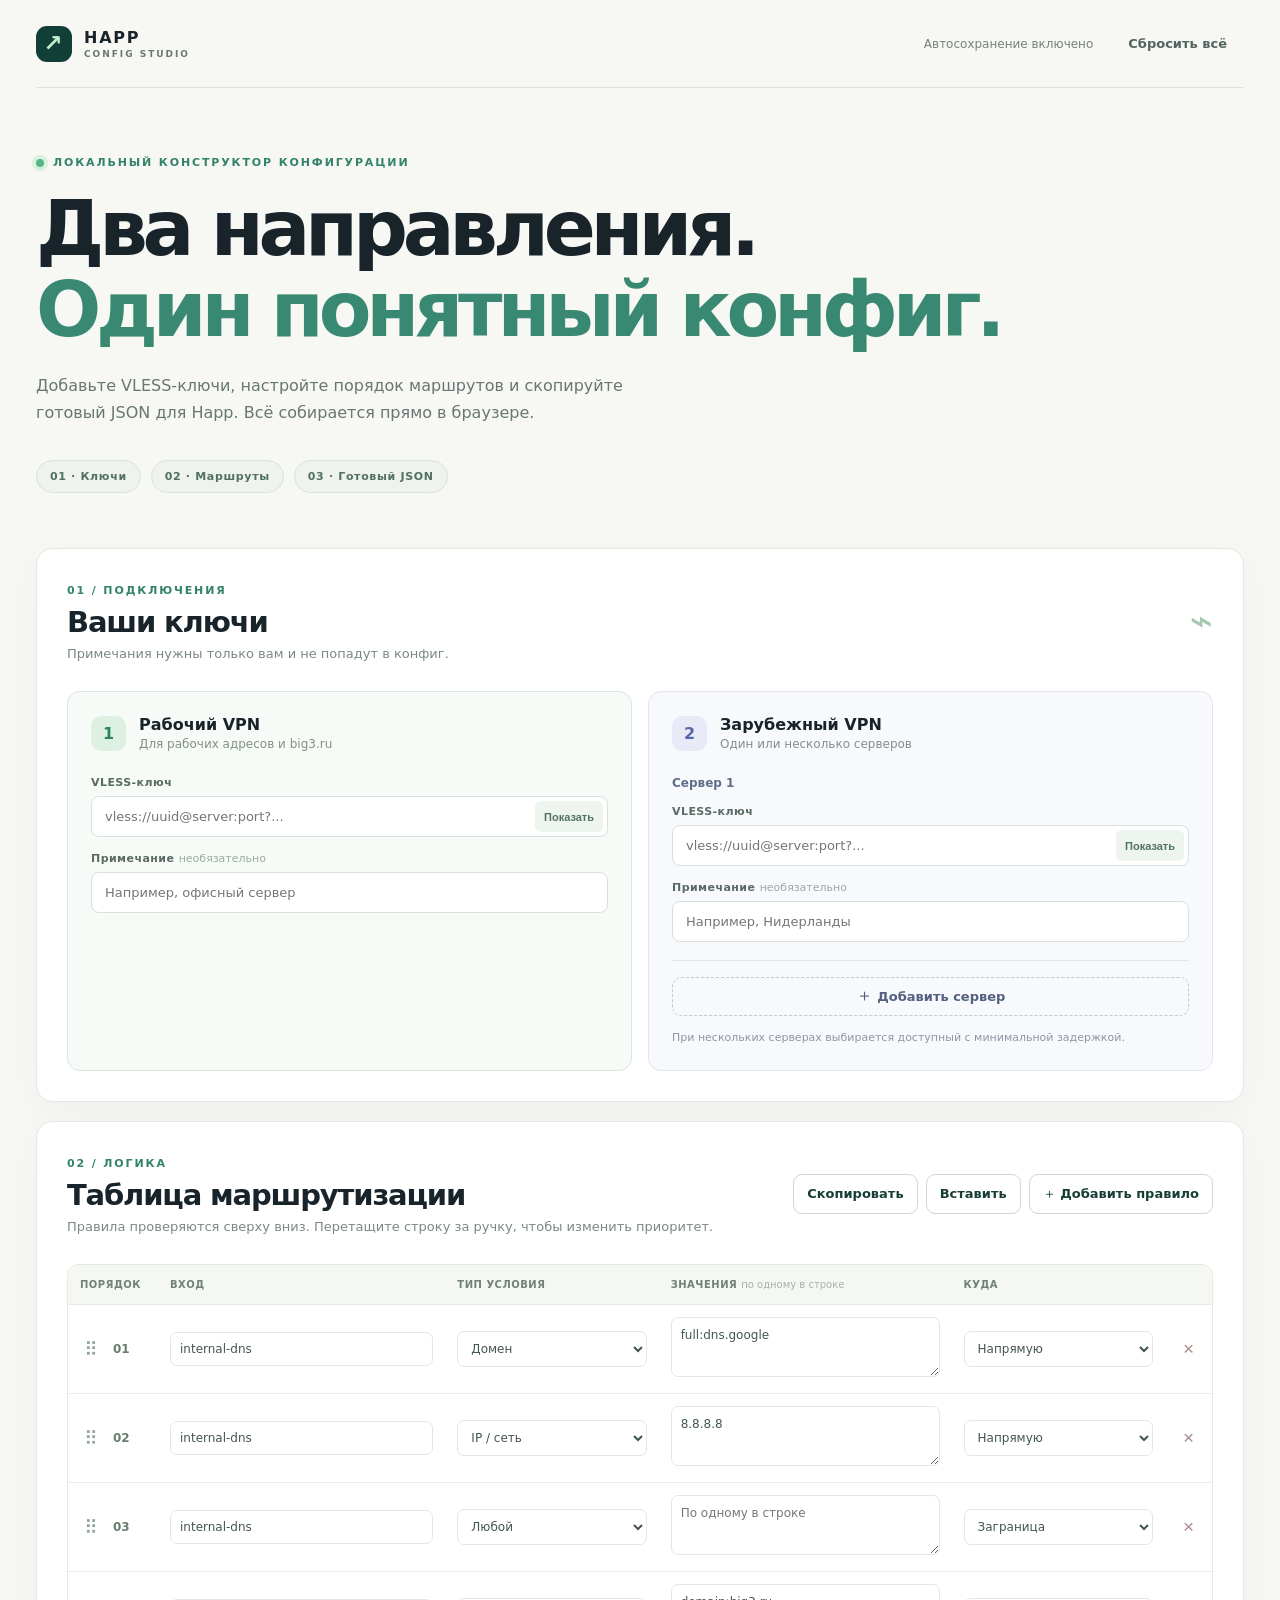
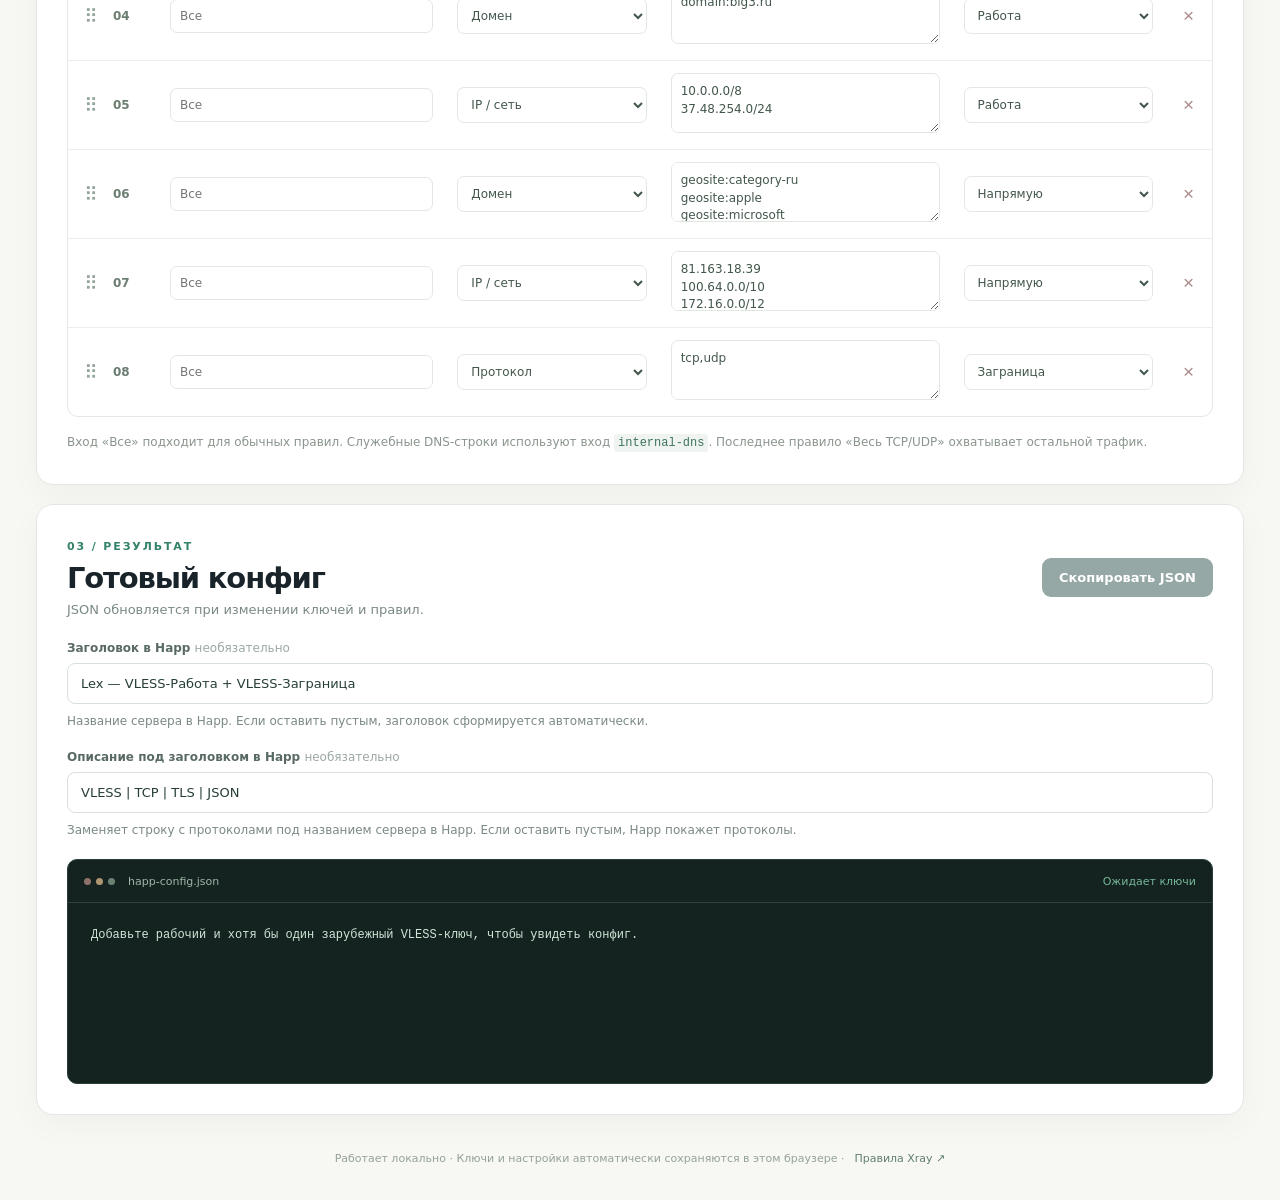
==== web/index.html @ dd3b4606 "Fix double-encoded XHTTP extra and refresh web script cache" ====
<!doctype html>
<html lang="ru">
<head>
  <meta charset="utf-8">
  <meta name="viewport" content="width=device-width, initial-scale=1">
  <title>Конфиг Happ · Рабочий и зарубежный VPN</title>
  <link rel="stylesheet" href="style.css?v=20261001-1">
  <script src="app.js?v=20261002-1" defer></script>
</head>
<body>
  <main class="shell">
    <header class="masthead">
      <div class="brand"><span class="brand-icon">↗</span><span>HAPP <small>CONFIG STUDIO</small></span></div>
      <div class="header-actions"><span id="save-status" role="status">Автосохранение включено</span><button type="button" class="button quiet" id="reset">Сбросить всё</button></div>
    </header>

    <section class="intro">
      <div class="eyebrow"><span class="live-dot"></span> Локальный конструктор конфигурации</div>
      <h1>Два направления.<br><em>Один понятный конфиг.</em></h1>
      <p>Добавьте VLESS-ключи, настройте порядок маршрутов и скопируйте готовый JSON для Happ. Всё собирается прямо в браузере.</p>
      <div class="intro-tags"><span>01 · Ключи</span><span>02 · Маршруты</span><span>03 · Готовый JSON</span></div>
    </section>

    <section class="panel" aria-labelledby="keys-title">
      <div class="section-head"><div><span class="section-number">01 / ПОДКЛЮЧЕНИЯ</span><h2 id="keys-title">Ваши ключи</h2><p>Примечания нужны только вам и не попадут в конфиг.</p></div><div class="head-symbol">⌁</div></div>
      <div class="key-grid">
        <div class="key-card work-card"><div class="card-title"><span class="number-badge">1</span><div><h3>Рабочий VPN</h3><p>Для рабочих адресов и big3.ru</p></div></div><label for="work-key">VLESS-ключ</label><div class="input-wrap"><input id="work-key" type="password" spellcheck="false" autocomplete="off" placeholder="vless://uuid@server:port?..."><button type="button" class="reveal" data-reveal="work-key" aria-label="Показать ключ">Показать</button></div><label for="work-note">Примечание <span class="optional">необязательно</span></label><input id="work-note" type="text" autocomplete="off" placeholder="Например, офисный сервер"></div>
        <div class="key-card foreign-card"><div class="card-title"><span class="number-badge foreign">2</span><div><h3>Зарубежный VPN</h3><p>Один или несколько серверов</p></div></div><div id="foreign-list"></div><button type="button" class="button add-key" id="add-foreign"><span>＋</span> Добавить сервер</button><p class="small-hint">При нескольких серверах выбирается доступный с минимальной задержкой.</p></div>
      </div>
    </section>

    <section class="panel" aria-labelledby="routes-title">
      <div class="section-head"><div><span class="section-number">02 / ЛОГИКА</span><h2 id="routes-title">Таблица маршрутизации</h2><p>Правила проверяются сверху вниз. Перетащите строку за ручку, чтобы изменить приоритет.</p></div><div class="route-actions"><button type="button" class="button outline" id="copy-routes">Скопировать</button><button type="button" class="button outline" id="paste-routes">Вставить</button><button type="button" class="button outline" id="add-route">＋ Добавить правило</button></div></div>
      <div id="routes-import" class="import-panel" hidden><label for="routes-json">JSON правил маршрутизации</label><p>Вставьте массив правил Xray или полный конфиг с <code>routing.rules</code>. Импорт заменит текущую таблицу.</p><textarea id="routes-json" spellcheck="false" placeholder='[{"type":"field","domain":["domain:example.org"],"outboundTag":"direct"}]'></textarea><div id="routes-import-error" class="error" role="alert" hidden></div><div class="import-actions"><button type="button" class="button dark" id="apply-routes">Применить</button><button type="button" class="button quiet" id="cancel-routes">Отмена</button></div></div>
      <p id="routes-feedback" class="routes-feedback" role="status" hidden></p>
      <div class="table-scroll"><table><thead><tr><th class="order-col">Порядок</th><th>Вход</th><th>Тип условия</th><th>Значения <span class="th-sub">по одному в строке</span></th><th>Куда</th><th class="delete-col"></th></tr></thead><tbody id="routes"></tbody></table></div>
      <p class="table-foot">Вход «Все» подходит для обычных правил. Служебные DNS-строки используют вход <code>internal-dns</code>. Последнее правило «Весь TCP/UDP» охватывает остальной трафик.</p>
    </section>

    <section class="panel output-panel" aria-labelledby="output-title">
      <div class="section-head"><div><span class="section-number">03 / РЕЗУЛЬТАТ</span><h2 id="output-title">Готовый конфиг</h2><p>JSON обновляется при изменении ключей и правил.</p></div><button type="button" class="button dark" id="copy" disabled>Скопировать JSON</button></div>
      <div id="error" class="error" role="alert" hidden></div>
      <div class="config-description"><label for="config-title">Заголовок в Happ <span class="optional">необязательно</span></label><input id="config-title" type="text" autocomplete="off" placeholder="Например, Рабочий и личный VPN" aria-describedby="title-hint"><p id="title-hint">Название сервера в Happ. Если оставить пустым, заголовок сформируется автоматически.</p></div>
      <div class="config-description"><label for="config-description">Описание под заголовком в Happ <span class="optional">необязательно</span></label><input id="config-description" type="text" autocomplete="off" placeholder="Например, Рабочие сети через офис, остальные — через зарубежный VPN" aria-describedby="description-hint"><p id="description-hint">Заменяет строку с протоколами под названием сервера в Happ. Если оставить пустым, Happ покажет протоколы.</p></div>
      <div class="code-window"><div class="code-bar"><span class="code-dots"><i></i><i></i><i></i></span><span>happ-config.json</span><span id="config-state">Ожидает ключи</span></div><pre id="output">Добавьте рабочий и хотя бы один зарубежный VLESS-ключ, чтобы увидеть конфиг.</pre></div>
    </section>
    <footer>Работает локально · Ключи и настройки автоматически сохраняются в этом браузере · <a href="https://xtls.github.io/en/config/routing.html" target="_blank" rel="noopener noreferrer">Правила Xray ↗</a></footer>
  </main>
</body>
</html>
---- web/style.css ----
:root{font-family:Inter,ui-sans-serif,system-ui,-apple-system,BlinkMacSystemFont,"Segoe UI",sans-serif;color:#18232a;background:#f7f7f3;font-synthesis:none}*{box-sizing:border-box}body{margin:0}.shell{max-width:1280px;margin:auto;padding:0 36px}.masthead{min-height:88px;border-bottom:1px solid #dce2dc;display:flex;align-items:center;justify-content:space-between;gap:24px}.brand{display:flex;align-items:center;gap:12px;font-weight:800;letter-spacing:.11em;font-size:16px}.brand small{display:block;letter-spacing:.22em;font-size:9px;color:#6b7775;font-weight:700;margin-top:2px}.brand-icon{height:36px;width:36px;border-radius:11px;background:#123e38;color:#c3efcf;display:grid;place-items:center;font-size:23px;line-height:1}.header-actions{display:flex;align-items:center;gap:10px}.header-actions span{color:#77817d;font-size:12px;margin-right:8px}.button{font:inherit;font-size:13px;font-weight:700;cursor:pointer;border-radius:9px;padding:11px 16px;border:1px solid transparent;white-space:nowrap;transition:transform .15s,background .15s,border-color .15s}.button:hover:not(:disabled){transform:translateY(-1px)}.button:disabled{opacity:.45;cursor:not-allowed}.button.dark{background:#163f39;color:#fff}.button.dark:hover{background:#20594d}.button.quiet{background:transparent;color:#536460}.button.quiet:hover{background:#e7ece6}.button.outline{background:#fff;border-color:#cbd8d0;color:#173e35}.intro{padding:68px 0 55px;position:relative}.eyebrow,.section-number{color:#33826b;font-size:11px;font-weight:800;letter-spacing:.17em}.eyebrow{display:flex;align-items:center;gap:9px;text-transform:uppercase}.live-dot{width:8px;height:8px;border-radius:50%;background:#56b688;box-shadow:0 0 0 4px #d9f1e1}h1{font-size:clamp(44px,6vw,78px);line-height:1.05;letter-spacing:-.068em;margin:20px 0 22px;font-weight:750}h1 em{font-style:normal;color:#398972}.intro>p{font-size:16px;line-height:1.7;color:#687773;max-width:610px;margin:0}.intro-tags{display:flex;gap:10px;flex-wrap:wrap;margin-top:33px}.intro-tags span{border:1px solid #d9e3d9;background:#eef3ed;color:#527064;padding:9px 13px;border-radius:99px;font-size:11px;font-weight:700;letter-spacing:.06em}.panel{background:#fff;border:1px solid #e3e8e2;border-radius:17px;box-shadow:0 10px 35px rgba(21,45,34,.035);padding:30px;margin-bottom:19px}.section-head{display:flex;align-items:center;justify-content:space-between;gap:20px;margin-bottom:28px}.section-head h2{font-size:29px;letter-spacing:-.04em;margin:7px 0 5px}.section-head p{font-size:13px;color:#7b8983;line-height:1.5;margin:0}.head-symbol{font-size:39px;color:#a6c8b1}.key-grid{display:grid;grid-template-columns:1fr 1fr;gap:16px}.key-card{border:1px solid #dae7dc;border-radius:13px;background:#f7fbf7;padding:23px}.foreign-card{background:#f8f9fc;border-color:#e3e5ef}.card-title{display:flex;align-items:center;gap:13px;margin-bottom:25px}.number-badge{width:35px;height:35px;display:grid;place-items:center;background:#ddf0e2;color:#2b845a;border-radius:10px;font-weight:800}.number-badge.foreign{background:#e8eaf8;color:#5a66aa}.card-title h3{font-size:16px;margin:0 0 3px}.card-title p{font-size:12px;color:#829087;margin:0}.key-card label{display:block;font-size:11px;font-weight:800;color:#596a63;letter-spacing:.04em;margin:15px 0 7px}.optional{color:#9ba9a1;font-weight:500;letter-spacing:0}.input-wrap{display:flex;position:relative}.key-card input{width:100%;border:1px solid #d8e2da;background:#fff;border-radius:8px;padding:12px 13px;color:#263e35;outline:none;font:inherit;font-size:13px}.key-card input:focus,td input:focus,td textarea:focus,td select:focus{border-color:#438e74;box-shadow:0 0 0 3px #dcefe3}.input-wrap input{padding-right:89px}.reveal{position:absolute;right:5px;top:5px;bottom:5px;border:0;background:#eef4ee;color:#507362;border-radius:6px;padding:0 9px;cursor:pointer;font-size:11px;font-weight:700}.foreign-entry{border-bottom:1px solid #e2e6eb;padding-bottom:18px;margin-bottom:18px}.foreign-entry:last-child{margin-bottom:0}.foreign-entry-head{display:flex;align-items:center;justify-content:space-between;gap:12px;font-size:12px;font-weight:800;color:#606d89}.text-action{background:transparent;border:0;color:#9b6969;cursor:pointer;font:inherit;font-size:11px;font-weight:700}.add-key{width:100%;border:1px dashed #bdc9da;color:#536080;background:transparent;margin-top:16px}.add-key span{font-size:17px;line-height:0}.small-hint{font-size:11px;line-height:1.5;color:#8a96a2;margin:14px 0 0}.table-scroll{overflow-x:auto;border:1px solid #e4e9e3;border-radius:11px}table{border-collapse:collapse;width:100%;min-width:900px}th{text-align:left;background:#f5f7f3;padding:14px 12px;color:#728178;letter-spacing:.05em;text-transform:uppercase;font-size:10px;border-bottom:1px solid #e5eae4}.th-sub{text-transform:none;letter-spacing:0;color:#a7b1a9;font-weight:500}td{border-bottom:1px solid #ebefeb;padding:12px;vertical-align:middle}tr:last-child td{border-bottom:0}tr.dragging{opacity:.4}tr.drag-over td{border-top:2px solid #4e9f78}.order-col{width:90px}.delete-col{width:45px}.order{display:flex;align-items:center;gap:11px;color:#b1bdb5;font-size:13px}.handle{cursor:grab;border:0;background:none;color:#93a59a;font-size:19px;padding:4px;touch-action:none}.order strong{color:#6b7d71;font-size:12px}td input,td textarea,td select{font:inherit;font-size:12px;border:1px solid #e1e8e1;background:#fff;color:#43574b;border-radius:7px;outline:none;padding:9px;width:100%}td textarea{min-height:60px;resize:vertical;line-height:1.45}td select{min-width:120px}.remove-route{border:0;background:transparent;color:#ab8989;cursor:pointer;font-size:19px}.table-foot{font-size:12px;line-height:1.65;color:#89958d;margin:16px 0 0}.table-foot code{background:#f0f4f0;padding:2px 4px;border-radius:3px;color:#3d7361}.output-panel .section-head{margin-bottom:22px}.code-window{border:1px solid #273e39;border-radius:10px;overflow:hidden;background:#14231f}.code-bar{height:43px;display:flex;align-items:center;gap:13px;border-bottom:1px solid #2e413a;padding:0 16px;color:#9fb6a9;font-size:11px}.code-bar>span:last-child{margin-left:auto;color:#76b79b}.code-dots{display:flex;gap:5px}.code-dots i{height:7px;width:7px;background:#6b8174;border-radius:50%}.code-dots i:first-child{background:#8e716b}.code-dots i:nth-child(2){background:#ad9671}pre{margin:0;color:#d0e6d9;padding:23px;font:12px/1.6 ui-monospace,SFMono-Regular,Menlo,Monaco,Consolas,monospace;min-height:180px;max-height:500px;overflow:auto;white-space:pre}.error{border:1px solid #e9c2ba;background:#fff4f1;color:#9e4d3e;border-radius:8px;padding:12px 15px;margin-bottom:15px;font-size:13px}footer{display:flex;gap:10px;justify-content:center;flex-wrap:wrap;color:#95a29a;font-size:11px;padding:18px 0 36px}footer a{color:#607f70;text-decoration:none}@media(max-width:780px){.shell{padding:0 16px}.masthead{align-items:flex-start;padding:17px 0;flex-direction:column}.header-actions{width:100%;flex-wrap:wrap}.header-actions span{width:100%}.intro{padding:43px 0}.panel{padding:20px}.key-grid{grid-template-columns:1fr}.section-head{align-items:flex-start}.head-symbol{display:none}}@media(max-width:500px){.section-head{flex-direction:column}.section-head .button{width:100%}.header-actions .button{flex:1}.intro-tags{gap:6px}h1{font-size:43px}}
.route-actions,.import-actions{display:flex;gap:8px;flex-wrap:wrap}.route-actions .button{padding:10px 13px}.import-panel{border:1px solid #d8e5db;background:#f8fbf8;border-radius:11px;padding:17px;margin:-5px 0 19px}.import-panel label{display:block;font-size:13px;font-weight:800;color:#314d3e}.import-panel p{font-size:12px;color:#7b8983;margin:7px 0 13px}.import-panel textarea{display:block;width:100%;min-height:175px;resize:vertical;border:1px solid #d8e2da;border-radius:8px;padding:13px;background:#fff;color:#263e35;font:12px/1.55 ui-monospace,SFMono-Regular,Menlo,Monaco,Consolas,monospace;outline:none}.import-panel textarea:focus{border-color:#438e74;box-shadow:0 0 0 3px #dcefe3}.import-actions{margin-top:12px}.import-panel .error{margin:12px 0 0}.routes-feedback{font-size:12px;color:#37785c;margin:-12px 0 16px}[hidden]{display:none!important}@media(max-width:500px){.route-actions{width:100%}.route-actions .button{flex:1}}
.config-description{margin-bottom:20px}.config-description label{display:block;font-size:12px;font-weight:800;color:#596a63;margin-bottom:8px}.config-description input{width:100%;border:1px solid #d8e2da;border-radius:8px;padding:12px 13px;color:#263e35;outline:none;font:inherit;font-size:13px}.config-description input:focus{border-color:#438e74;box-shadow:0 0 0 3px #dcefe3}.config-description p{font-size:12px;line-height:1.5;color:#7b8983;margin:8px 0 0}
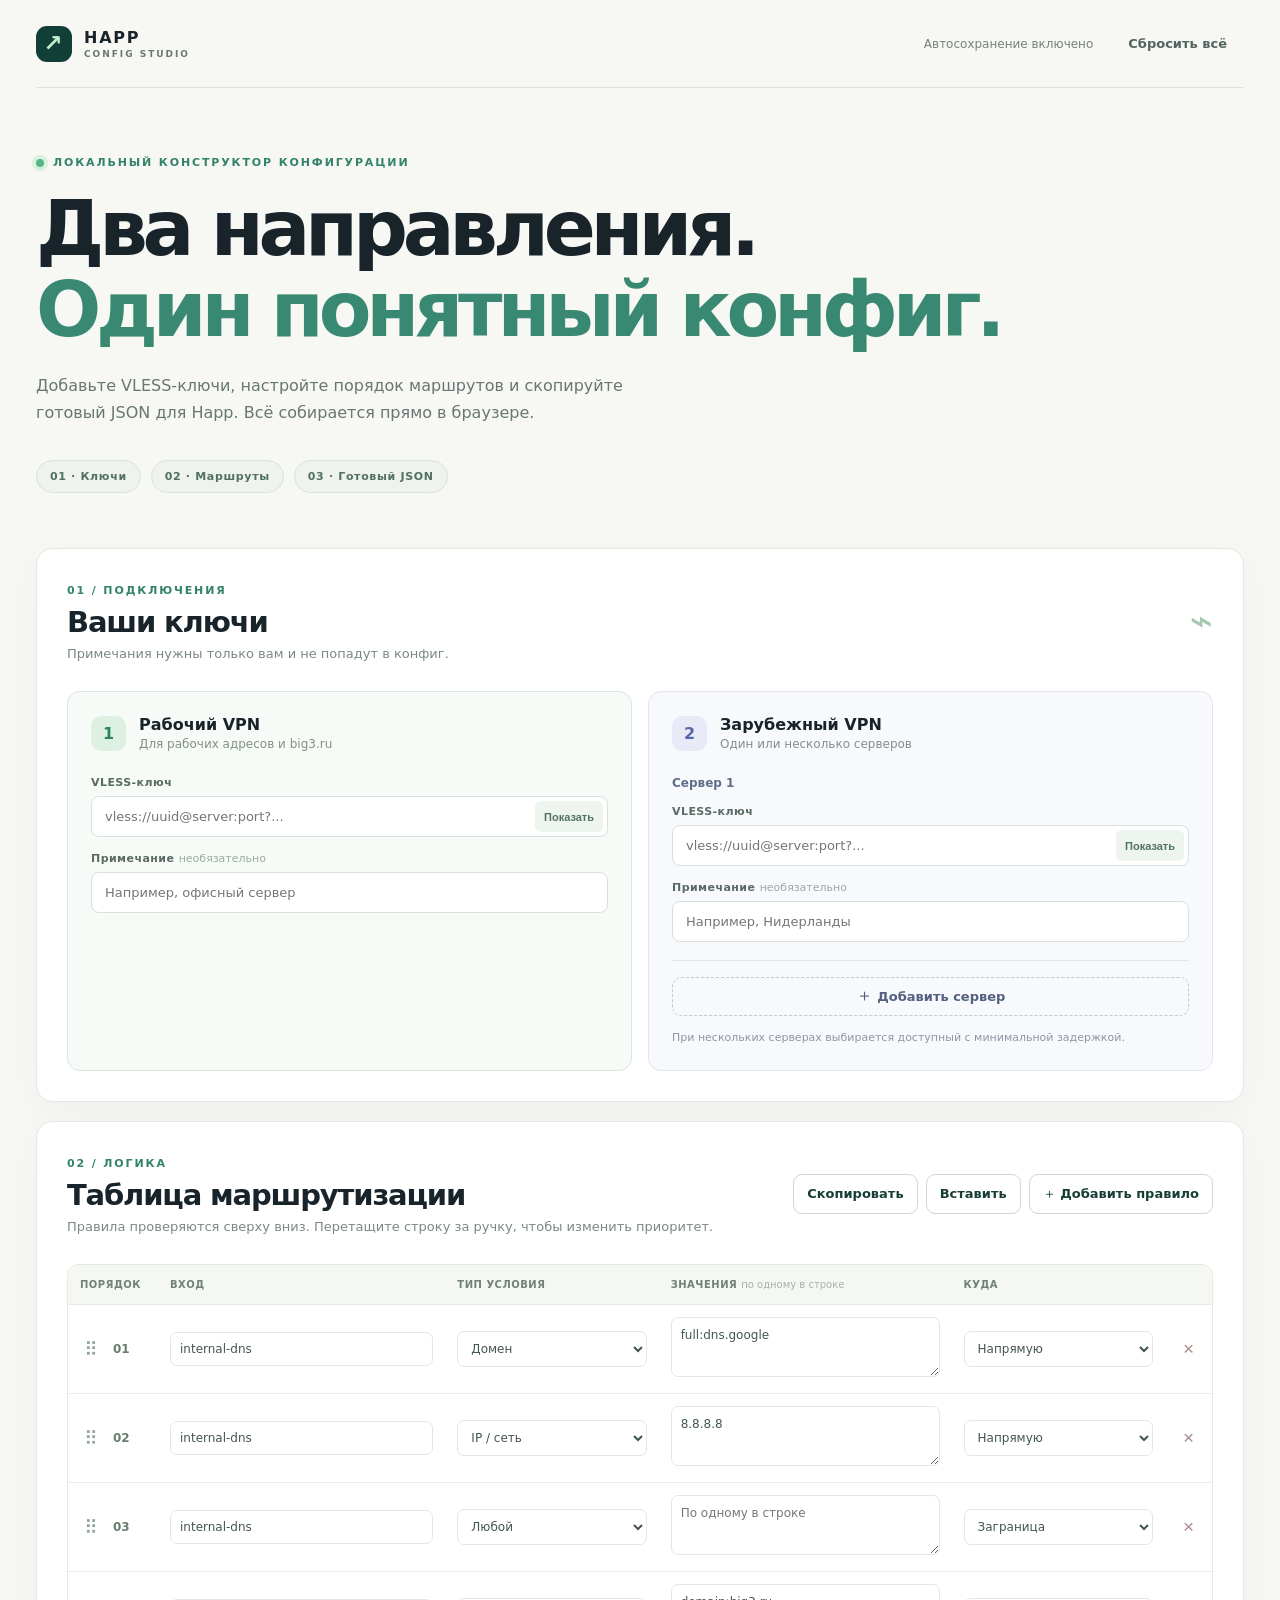
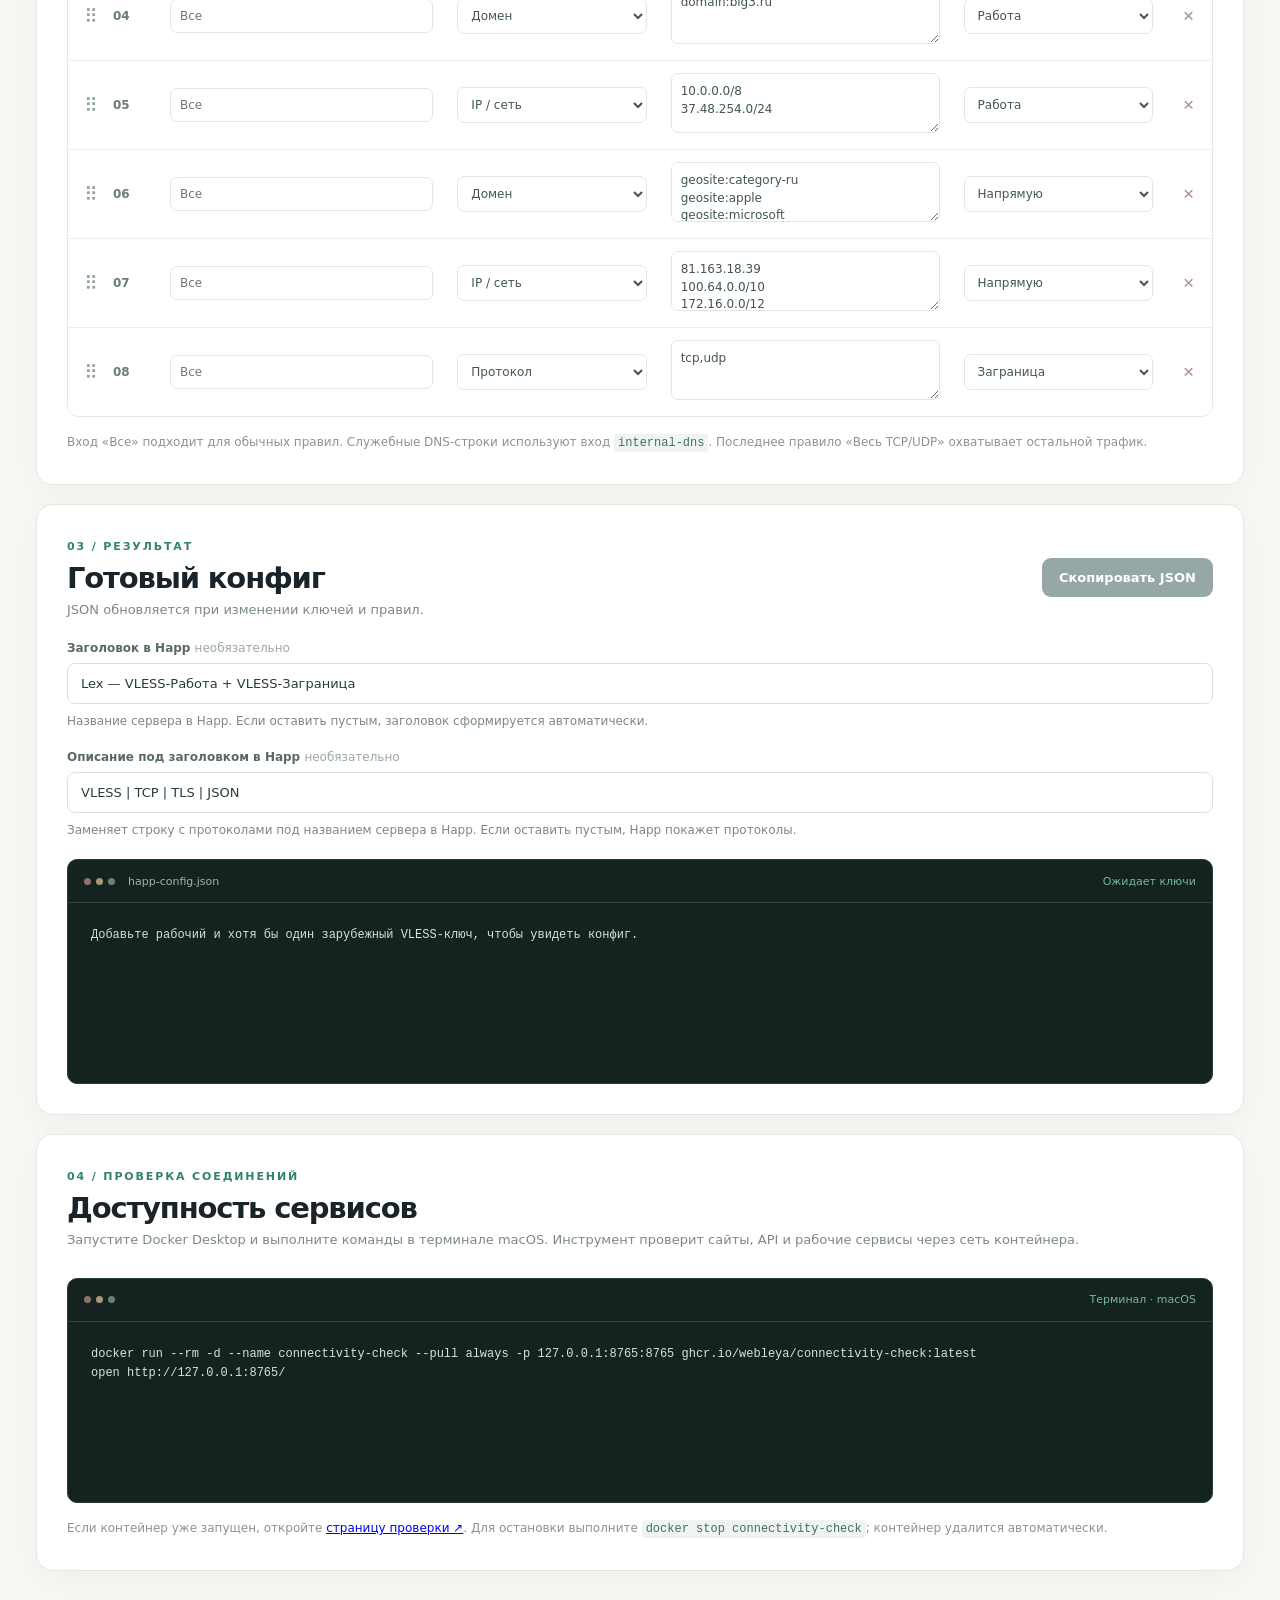
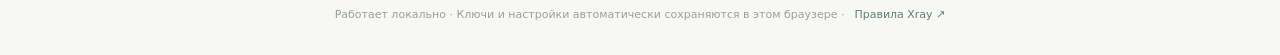
==== commit 98575cf8: "Add Docker connectivity checker and GHCR launch instructions" ====
--- a/web/index.html
+++ b/web/index.html
@@ -44,6 +44,12 @@
       <div class="config-description"><label for="config-description">Описание под заголовком в Happ <span class="optional">необязательно</span></label><input id="config-description" type="text" autocomplete="off" placeholder="Например, Рабочие сети через офис, остальные — через зарубежный VPN" aria-describedby="description-hint"><p id="description-hint">Заменяет строку с протоколами под названием сервера в Happ. Если оставить пустым, Happ покажет протоколы.</p></div>
       <div class="code-window"><div class="code-bar"><span class="code-dots"><i></i><i></i><i></i></span><span>happ-config.json</span><span id="config-state">Ожидает ключи</span></div><pre id="output">Добавьте рабочий и хотя бы один зарубежный VLESS-ключ, чтобы увидеть конфиг.</pre></div>
     </section>
+    <section class="panel" aria-labelledby="connectivity-title">
+      <div class="section-head"><div><span class="section-number">04 / ПРОВЕРКА СОЕДИНЕНИЙ</span><h2 id="connectivity-title">Доступность сервисов</h2><p>Запустите Docker Desktop и выполните команды в терминале macOS. Инструмент проверит сайты, API и рабочие сервисы через сеть контейнера.</p></div></div>
+      <div class="code-window"><div class="code-bar"><span class="code-dots"><i></i><i></i><i></i></span><span>Терминал · macOS</span></div><pre>docker run --rm -d --name connectivity-check --pull always -p 127.0.0.1:8765:8765 ghcr.io/webleya/connectivity-check:latest
+open http://127.0.0.1:8765/</pre></div>
+      <p class="table-foot">Если контейнер уже запущен, откройте <a href="http://127.0.0.1:8765/" target="_blank" rel="noopener noreferrer">страницу проверки ↗</a>. Для остановки выполните <code>docker stop connectivity-check</code>; контейнер удалится автоматически.</p>
+    </section>
     <footer>Работает локально · Ключи и настройки автоматически сохраняются в этом браузере · <a href="https://xtls.github.io/en/config/routing.html" target="_blank" rel="noopener noreferrer">Правила Xray ↗</a></footer>
   </main>
 </body>
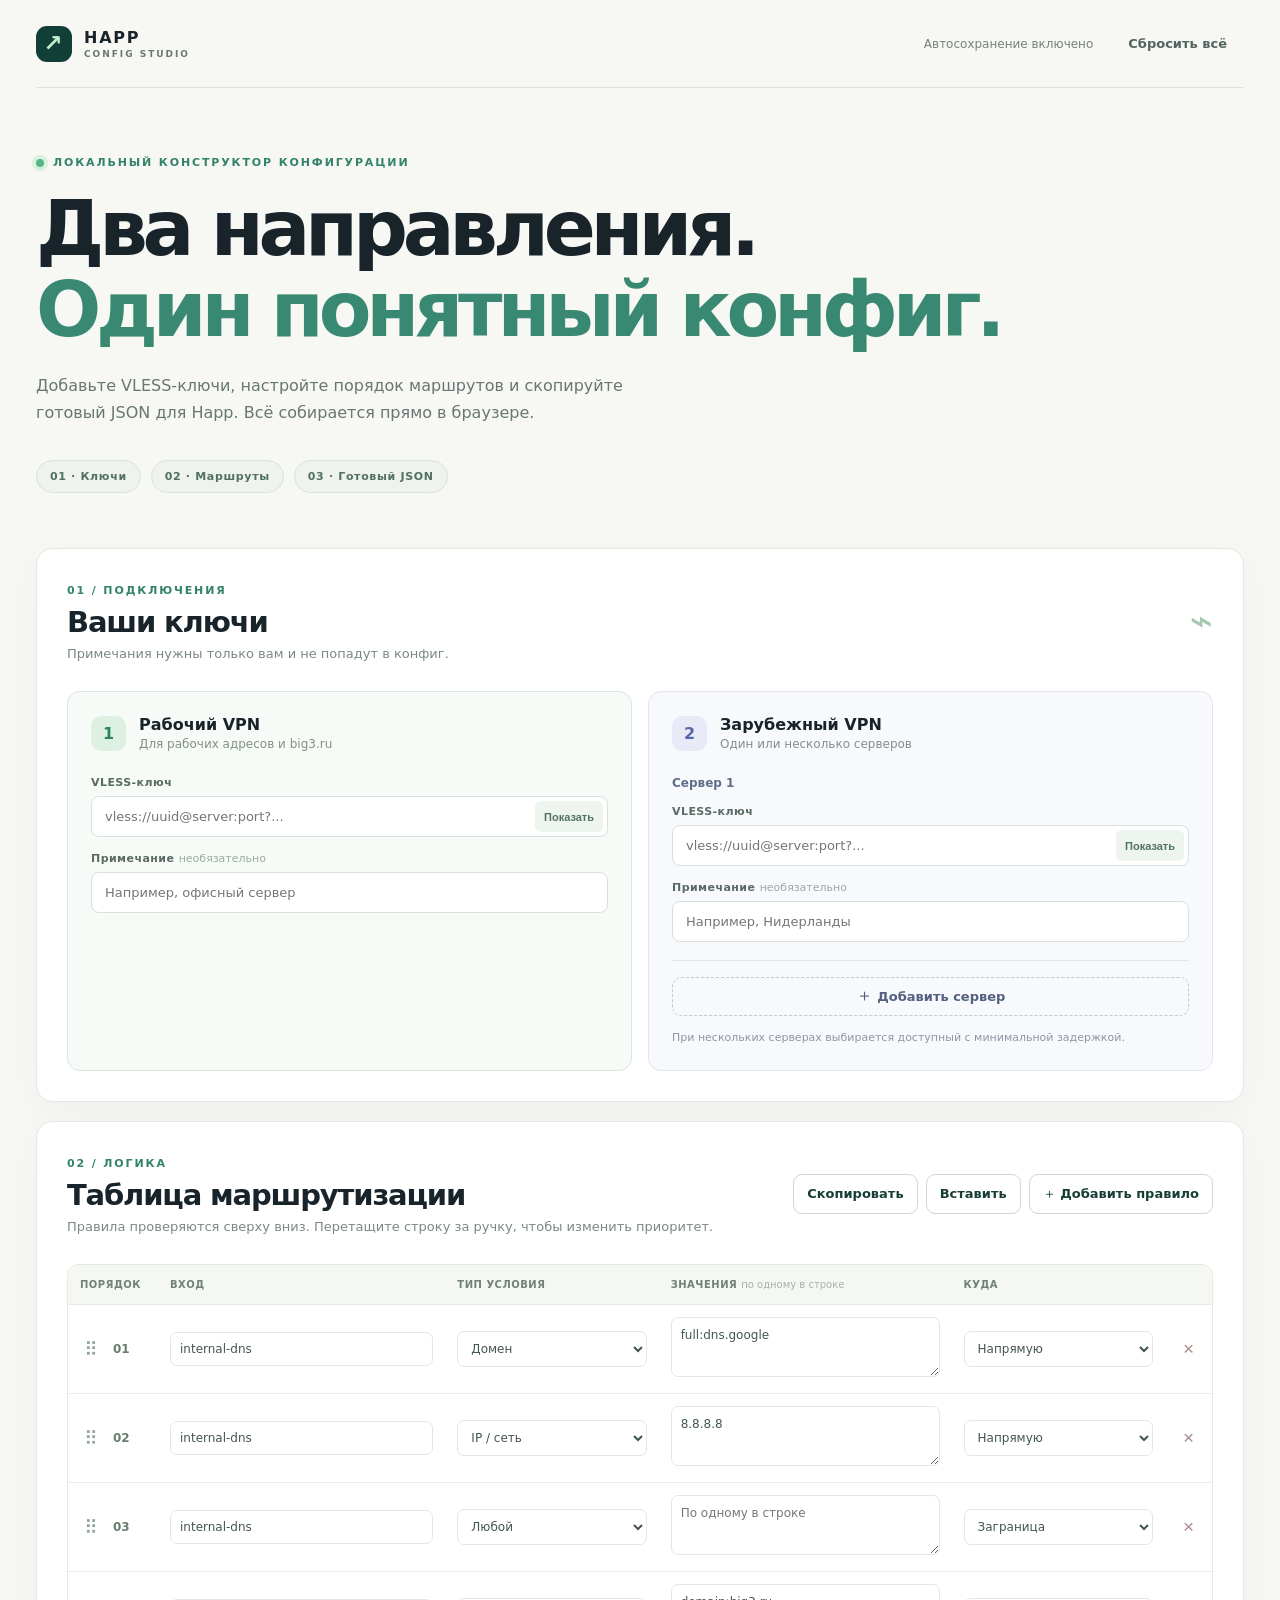
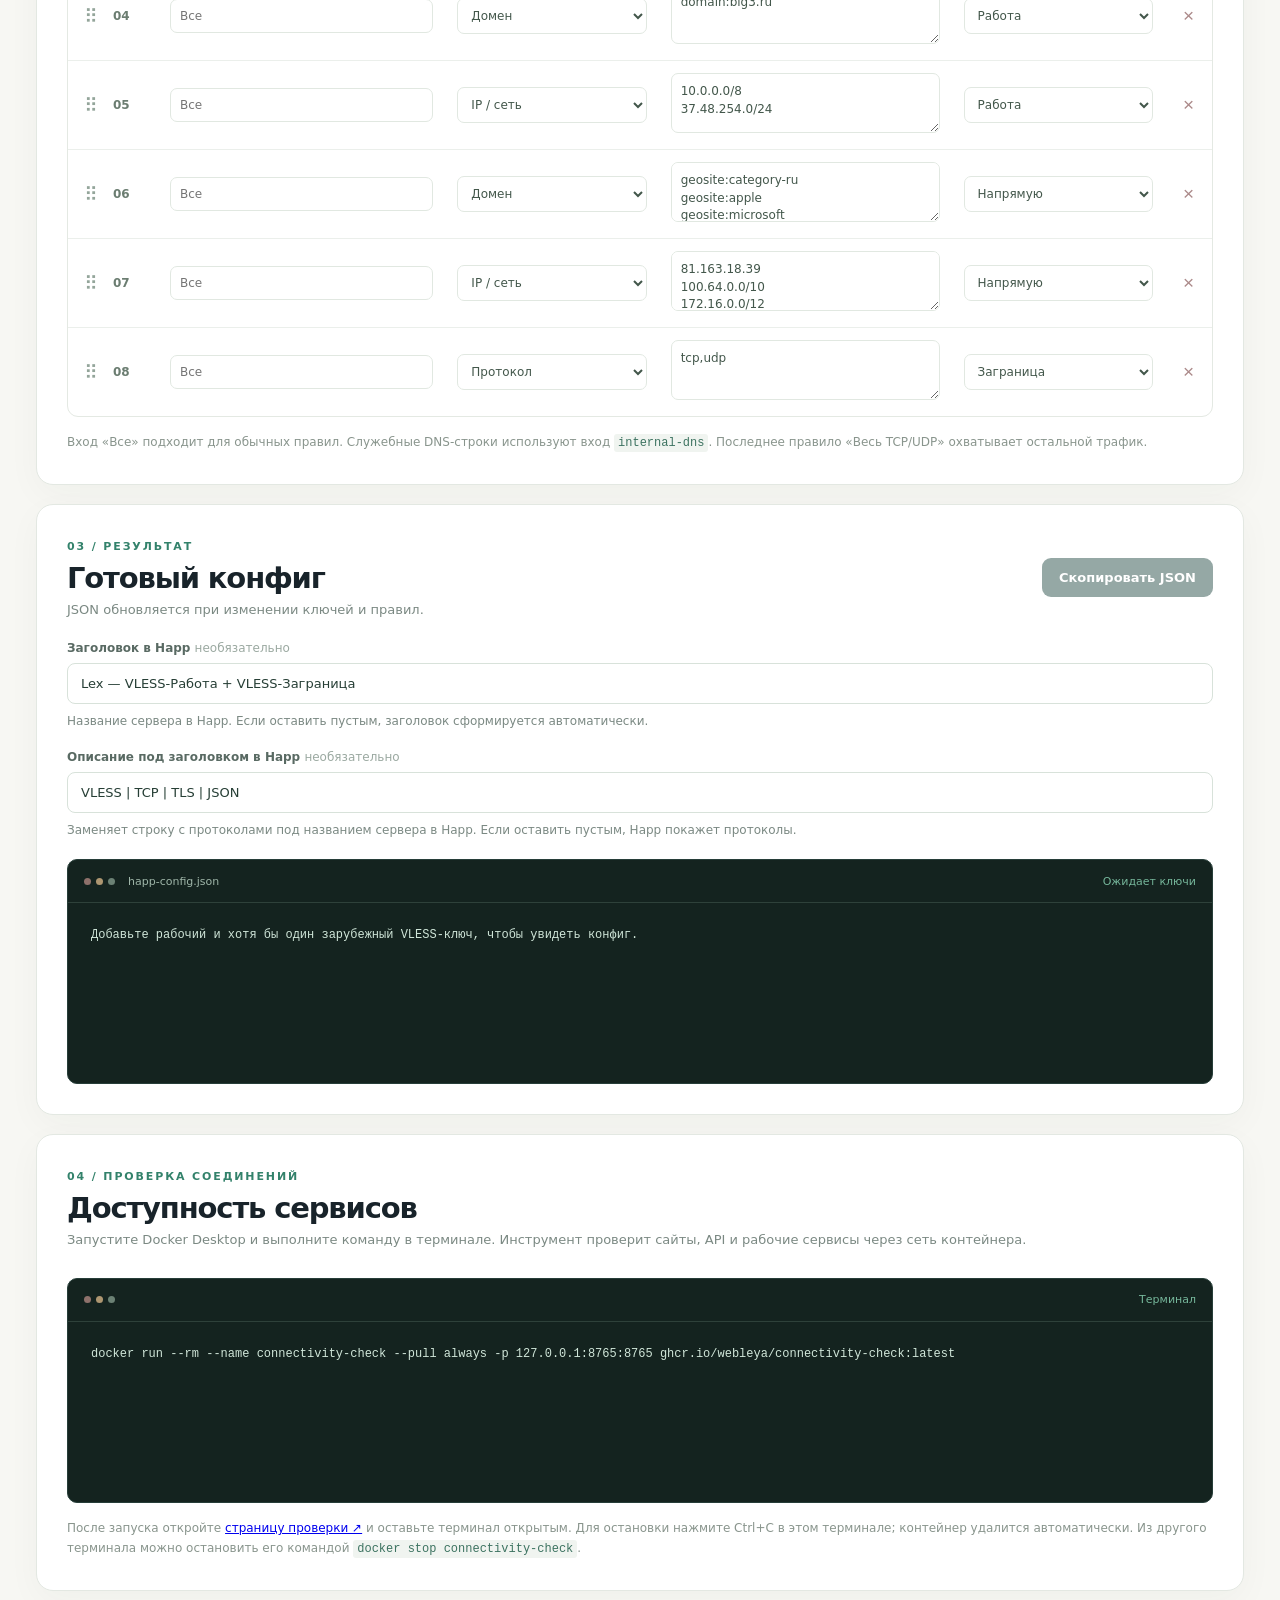
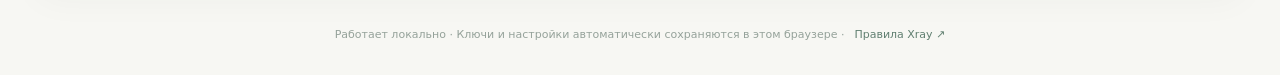
==== commit c84264f7: "Run connectivity checker in foreground from website" ====
--- a/web/index.html
+++ b/web/index.html
@@ -45,10 +45,9 @@
       <div class="code-window"><div class="code-bar"><span class="code-dots"><i></i><i></i><i></i></span><span>happ-config.json</span><span id="config-state">Ожидает ключи</span></div><pre id="output">Добавьте рабочий и хотя бы один зарубежный VLESS-ключ, чтобы увидеть конфиг.</pre></div>
     </section>
     <section class="panel" aria-labelledby="connectivity-title">
-      <div class="section-head"><div><span class="section-number">04 / ПРОВЕРКА СОЕДИНЕНИЙ</span><h2 id="connectivity-title">Доступность сервисов</h2><p>Запустите Docker Desktop и выполните команды в терминале macOS. Инструмент проверит сайты, API и рабочие сервисы через сеть контейнера.</p></div></div>
-      <div class="code-window"><div class="code-bar"><span class="code-dots"><i></i><i></i><i></i></span><span>Терминал · macOS</span></div><pre>docker run --rm -d --name connectivity-check --pull always -p 127.0.0.1:8765:8765 ghcr.io/webleya/connectivity-check:latest
-open http://127.0.0.1:8765/</pre></div>
-      <p class="table-foot">Если контейнер уже запущен, откройте <a href="http://127.0.0.1:8765/" target="_blank" rel="noopener noreferrer">страницу проверки ↗</a>. Для остановки выполните <code>docker stop connectivity-check</code>; контейнер удалится автоматически.</p>
+      <div class="section-head"><div><span class="section-number">04 / ПРОВЕРКА СОЕДИНЕНИЙ</span><h2 id="connectivity-title">Доступность сервисов</h2><p>Запустите Docker Desktop и выполните команду в терминале. Инструмент проверит сайты, API и рабочие сервисы через сеть контейнера.</p></div></div>
+      <div class="code-window"><div class="code-bar"><span class="code-dots"><i></i><i></i><i></i></span><span>Терминал</span></div><pre>docker run --rm --name connectivity-check --pull always -p 127.0.0.1:8765:8765 ghcr.io/webleya/connectivity-check:latest</pre></div>
+      <p class="table-foot">После запуска откройте <a href="http://127.0.0.1:8765/" target="_blank" rel="noopener noreferrer">страницу проверки ↗</a> и оставьте терминал открытым. Для остановки нажмите Ctrl+C в этом терминале; контейнер удалится автоматически. Из другого терминала можно остановить его командой <code>docker stop connectivity-check</code>.</p>
     </section>
     <footer>Работает локально · Ключи и настройки автоматически сохраняются в этом браузере · <a href="https://xtls.github.io/en/config/routing.html" target="_blank" rel="noopener noreferrer">Правила Xray ↗</a></footer>
   </main>
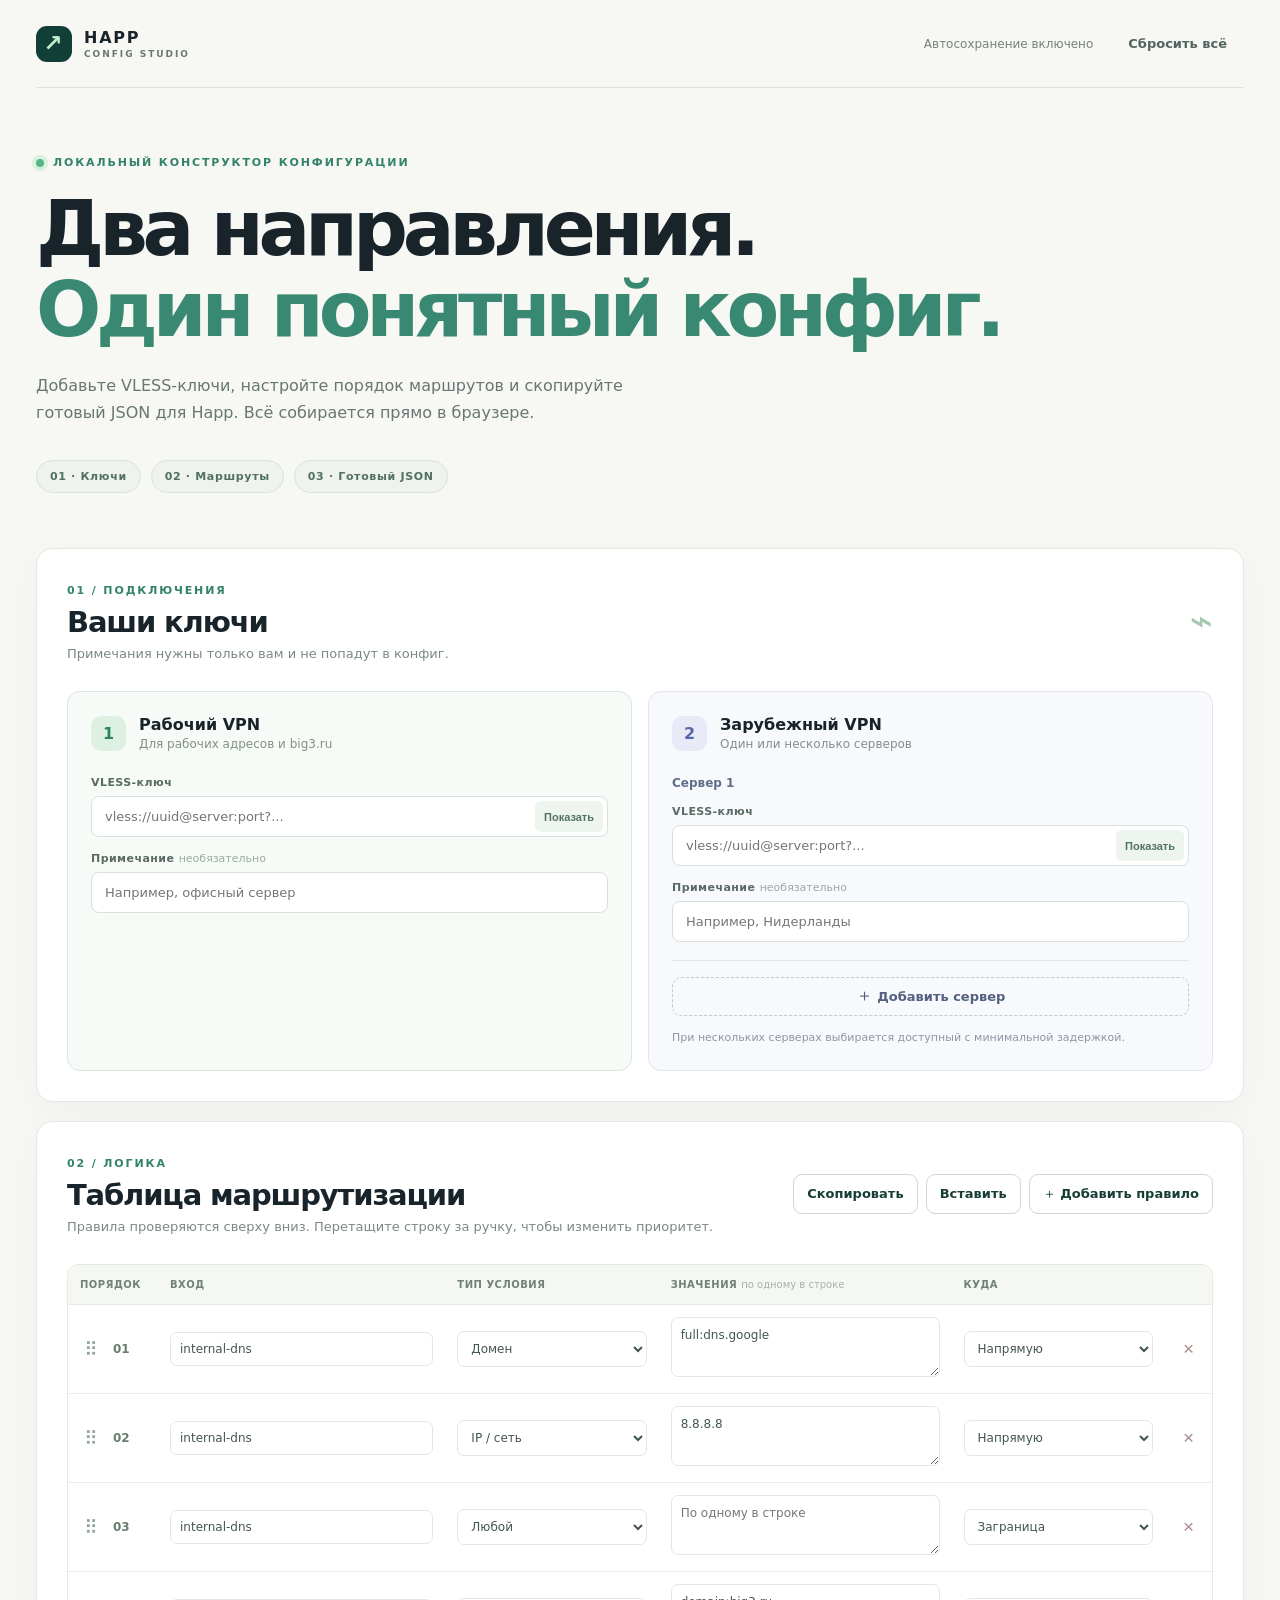
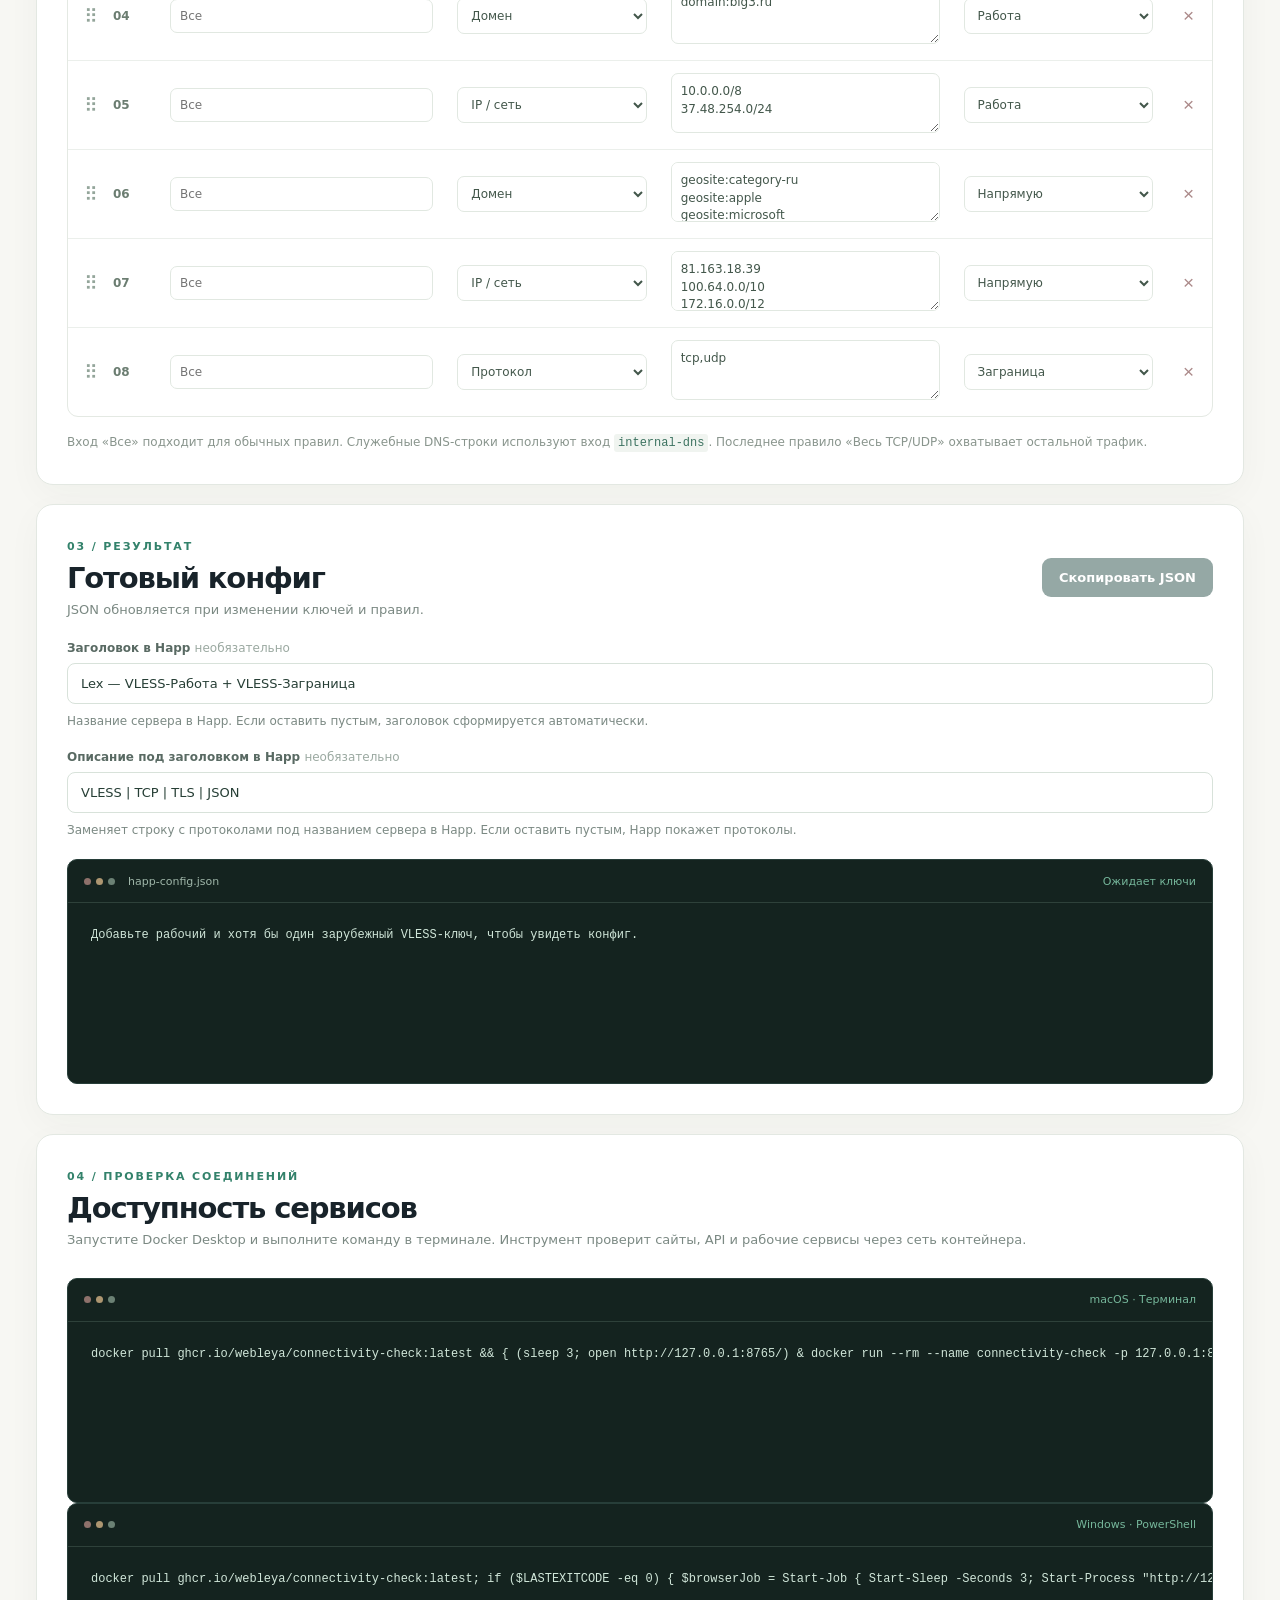
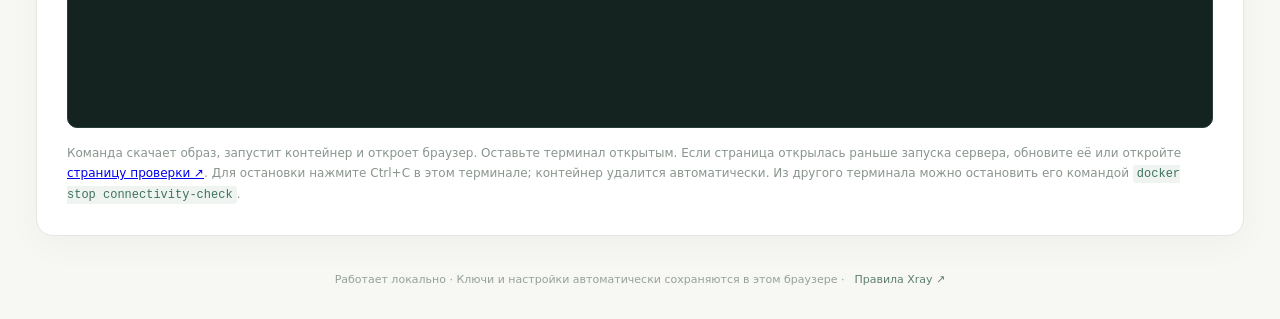
==== commit e4b3c0c0: "Add macOS and Windows commands to open connectivity checker" ====
--- a/web/index.html
+++ b/web/index.html
@@ -46,8 +46,9 @@
     </section>
     <section class="panel" aria-labelledby="connectivity-title">
       <div class="section-head"><div><span class="section-number">04 / ПРОВЕРКА СОЕДИНЕНИЙ</span><h2 id="connectivity-title">Доступность сервисов</h2><p>Запустите Docker Desktop и выполните команду в терминале. Инструмент проверит сайты, API и рабочие сервисы через сеть контейнера.</p></div></div>
-      <div class="code-window"><div class="code-bar"><span class="code-dots"><i></i><i></i><i></i></span><span>Терминал</span></div><pre>docker run --rm --name connectivity-check --pull always -p 127.0.0.1:8765:8765 ghcr.io/webleya/connectivity-check:latest</pre></div>
-      <p class="table-foot">После запуска откройте <a href="http://127.0.0.1:8765/" target="_blank" rel="noopener noreferrer">страницу проверки ↗</a> и оставьте терминал открытым. Для остановки нажмите Ctrl+C в этом терминале; контейнер удалится автоматически. Из другого терминала можно остановить его командой <code>docker stop connectivity-check</code>.</p>
+      <div class="code-window"><div class="code-bar"><span class="code-dots"><i></i><i></i><i></i></span><span>macOS · Терминал</span></div><pre>docker pull ghcr.io/webleya/connectivity-check:latest &amp;&amp; { (sleep 3; open http://127.0.0.1:8765/) &amp; docker run --rm --name connectivity-check -p 127.0.0.1:8765:8765 ghcr.io/webleya/connectivity-check:latest; }</pre></div>
+      <div class="code-window"><div class="code-bar"><span class="code-dots"><i></i><i></i><i></i></span><span>Windows · PowerShell</span></div><pre>docker pull ghcr.io/webleya/connectivity-check:latest; if ($LASTEXITCODE -eq 0) { $browserJob = Start-Job { Start-Sleep -Seconds 3; Start-Process "http://127.0.0.1:8765/" }; try { docker run --rm --name connectivity-check -p 127.0.0.1:8765:8765 ghcr.io/webleya/connectivity-check:latest } finally { $browserJob | Wait-Job | Remove-Job } }</pre></div>
+      <p class="table-foot">Команда скачает образ, запустит контейнер и откроет браузер. Оставьте терминал открытым. Если страница открылась раньше запуска сервера, обновите её или откройте <a href="http://127.0.0.1:8765/" target="_blank" rel="noopener noreferrer">страницу проверки ↗</a>. Для остановки нажмите Ctrl+C в этом терминале; контейнер удалится автоматически. Из другого терминала можно остановить его командой <code>docker stop connectivity-check</code>.</p>
     </section>
     <footer>Работает локально · Ключи и настройки автоматически сохраняются в этом браузере · <a href="https://xtls.github.io/en/config/routing.html" target="_blank" rel="noopener noreferrer">Правила Xray ↗</a></footer>
   </main>
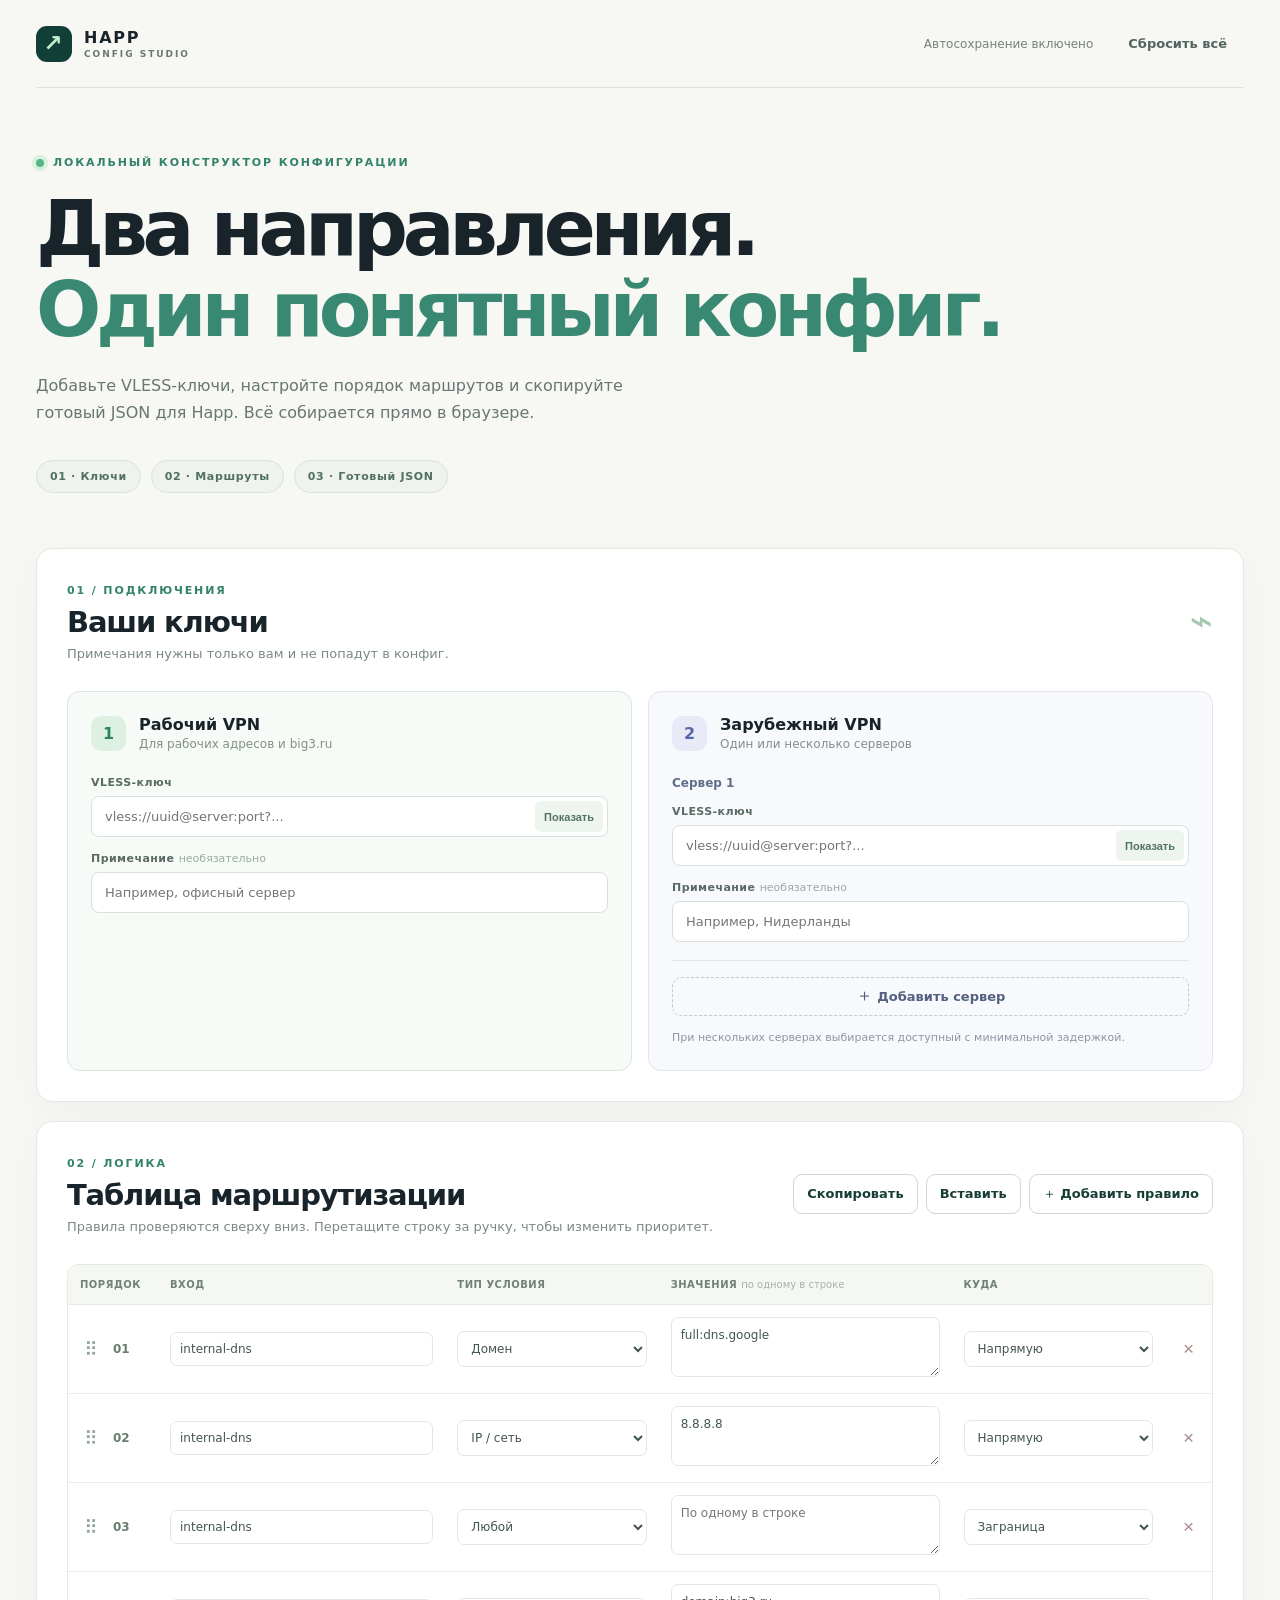
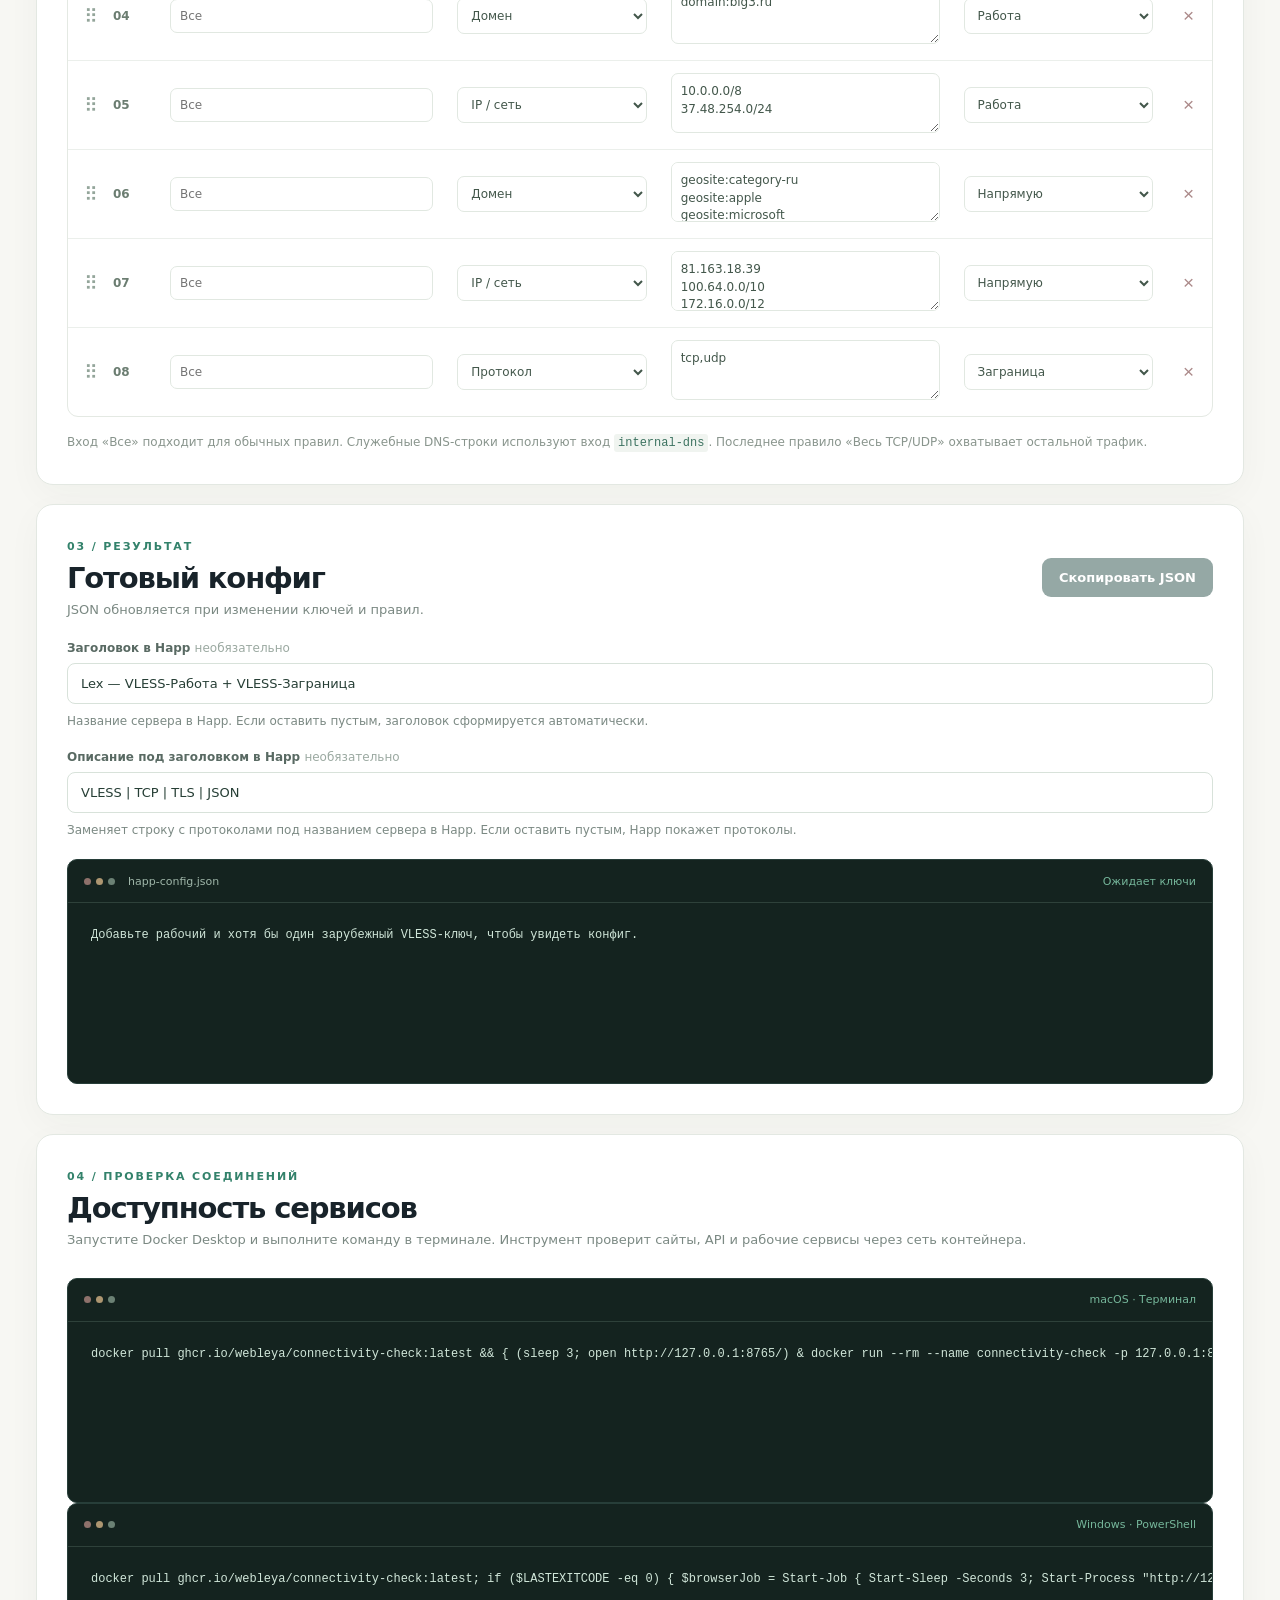
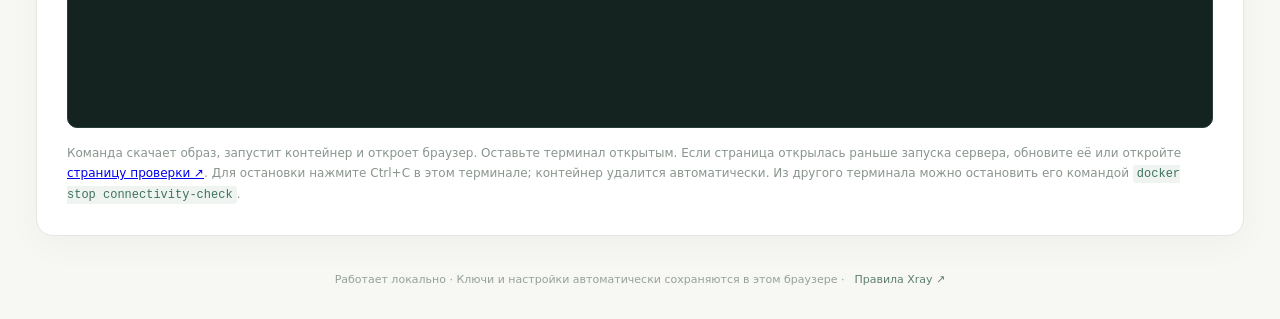
==== commit 528ab32f: "fix: support VLESS TLS certificate pins and names" ====
--- a/web/index.html
+++ b/web/index.html
@@ -5,7 +5,7 @@
   <meta name="viewport" content="width=device-width, initial-scale=1">
   <title>Конфиг Happ · Рабочий и зарубежный VPN</title>
   <link rel="stylesheet" href="style.css?v=20261001-1">
-  <script src="app.js?v=20261002-1" defer></script>
+  <script src="app.js?v=20261012-1" defer></script>
 </head>
 <body>
   <main class="shell">
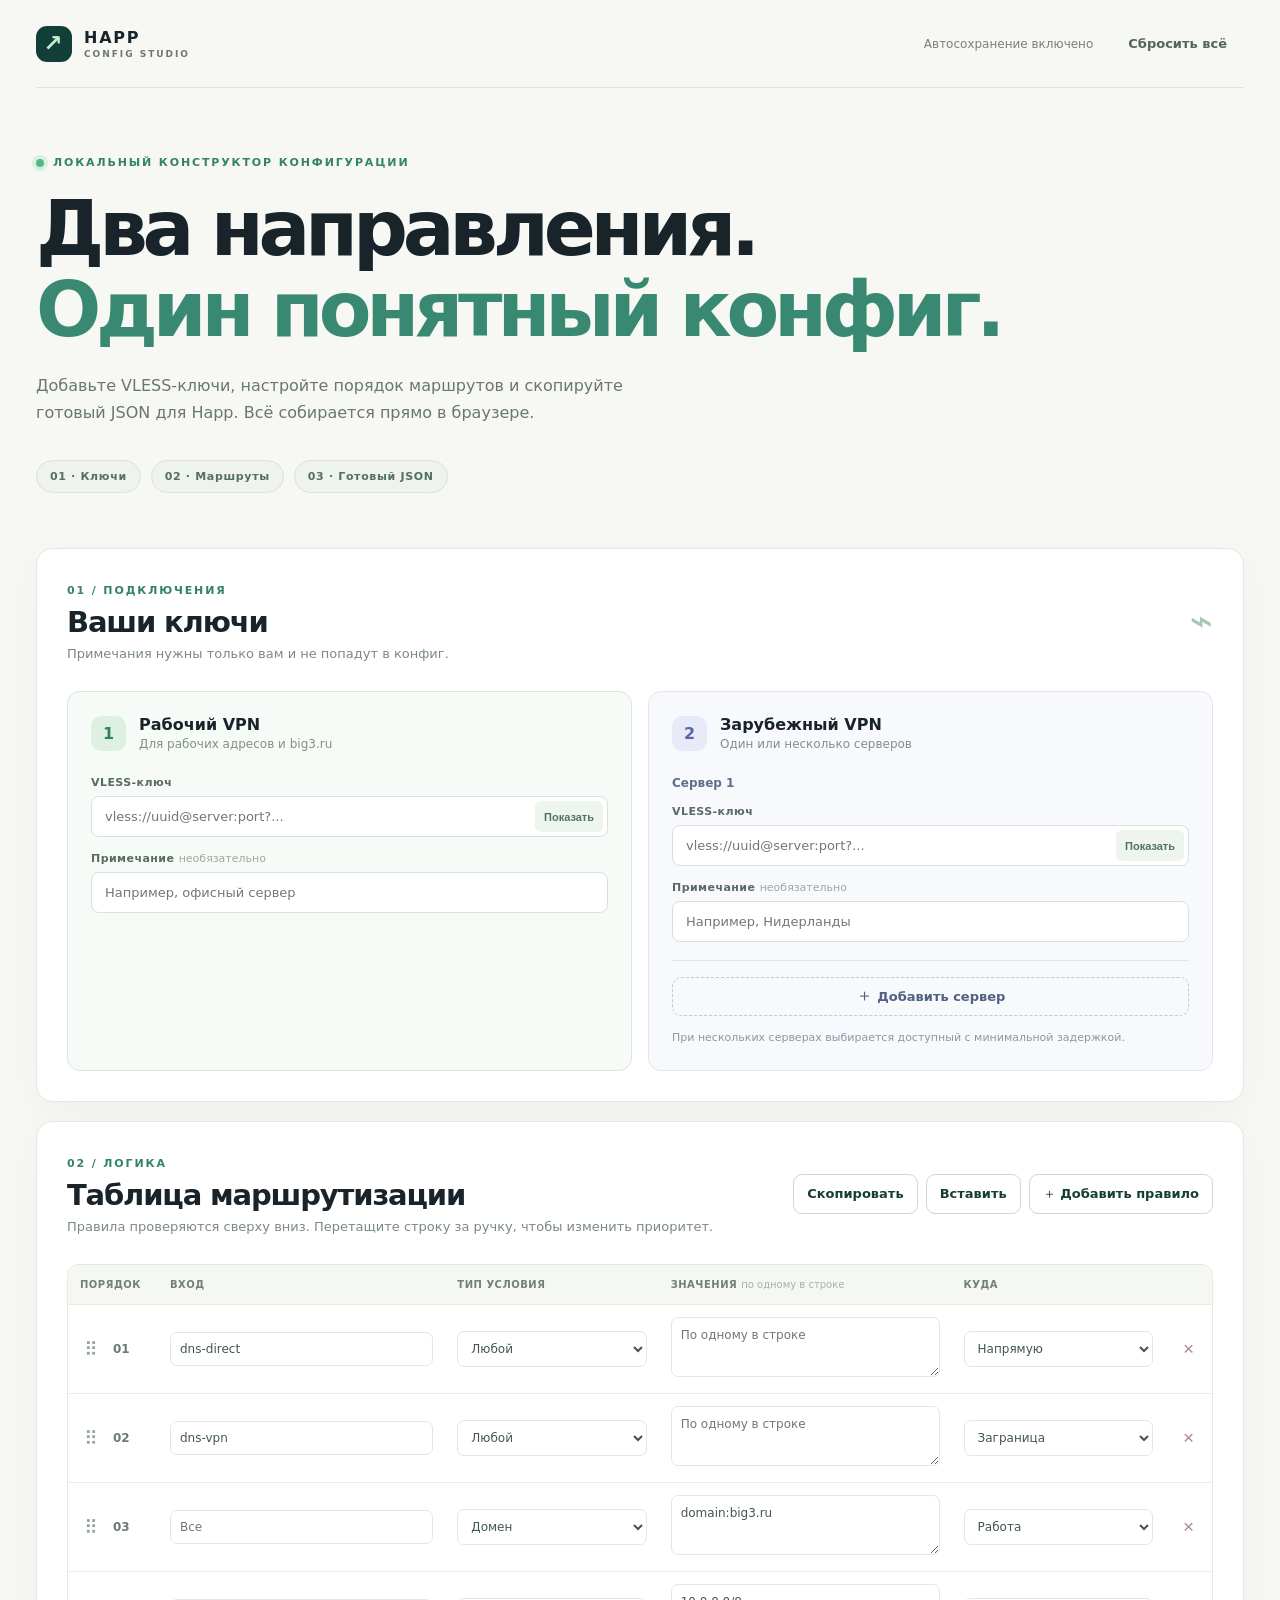
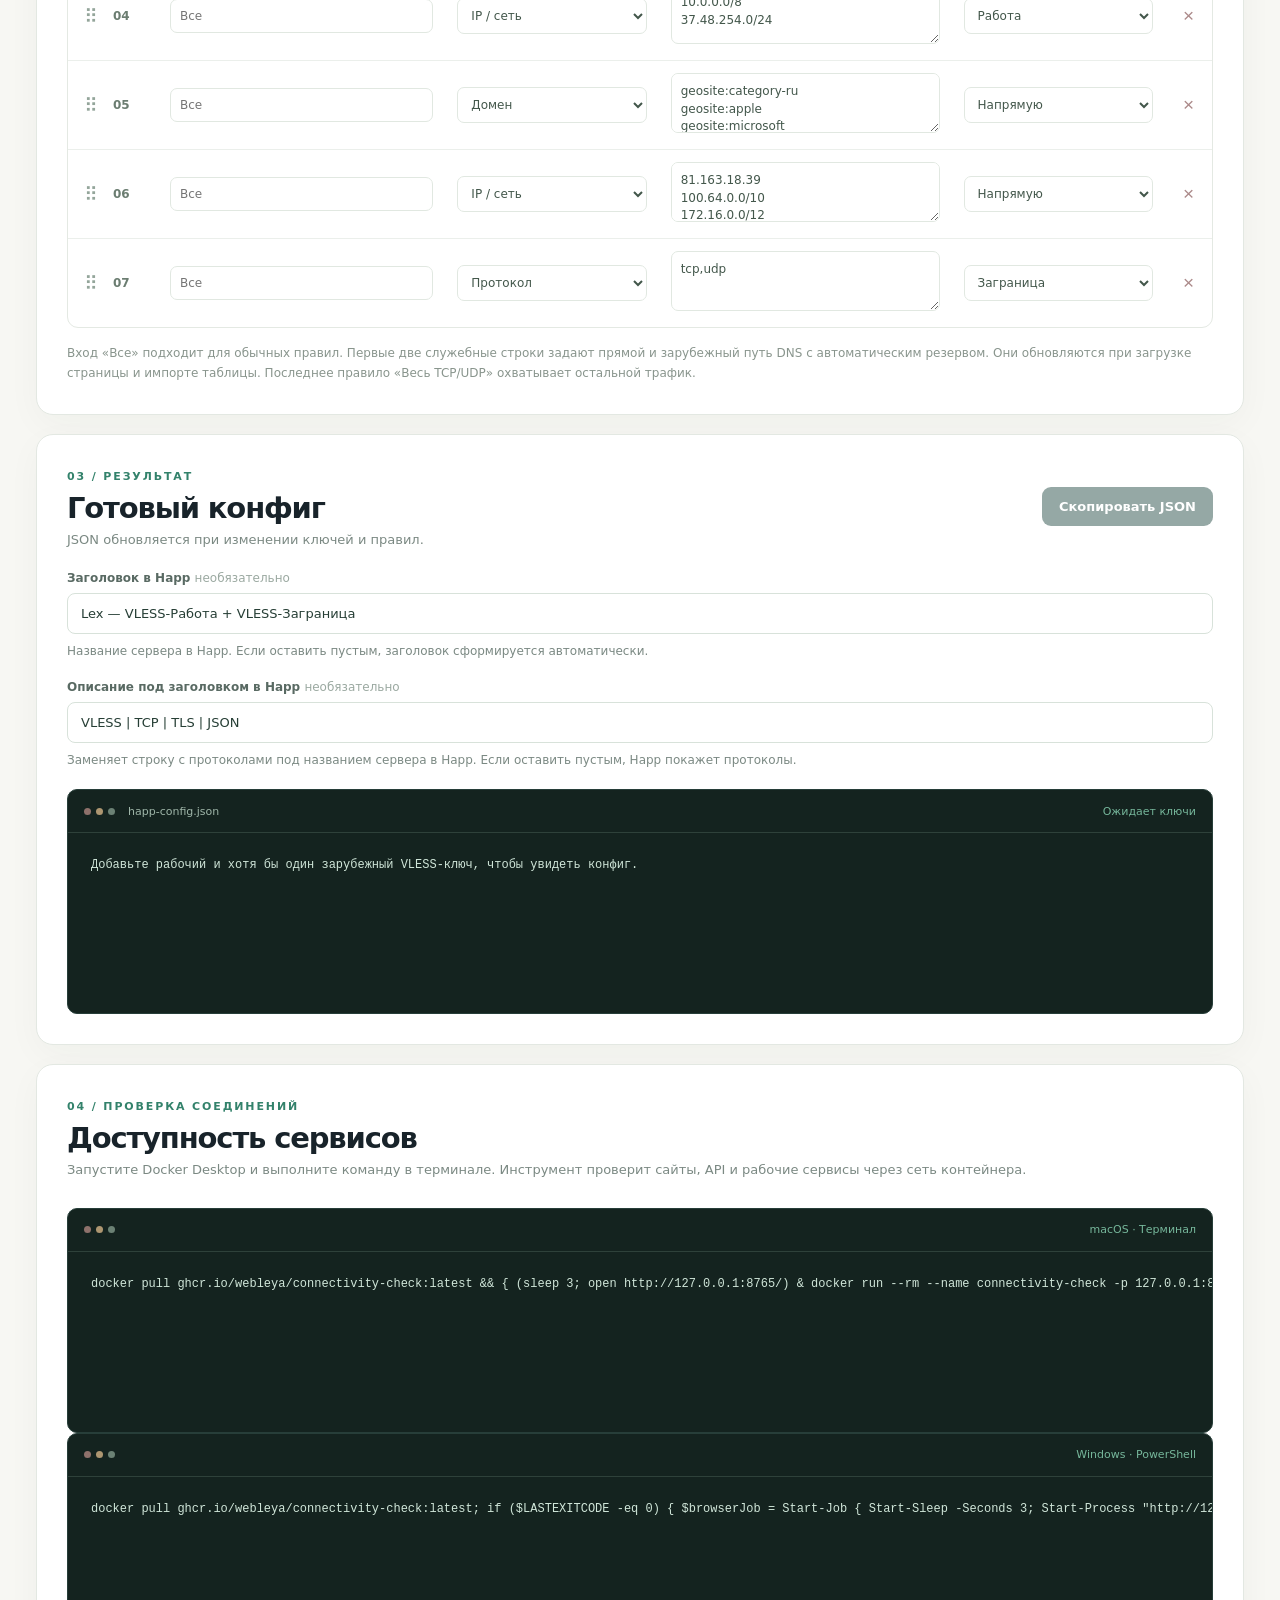
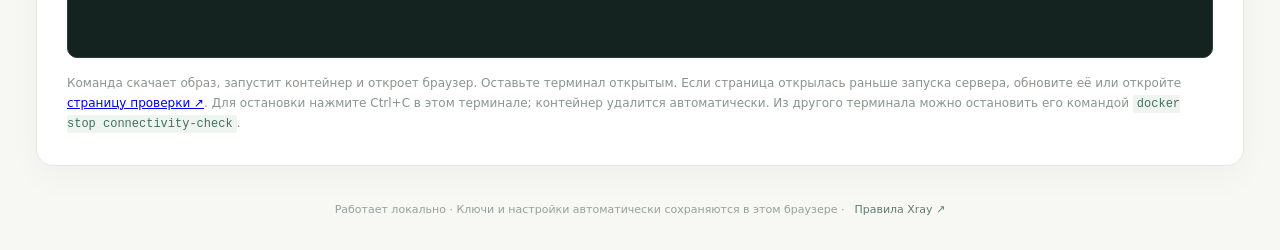
==== commit f0b17e5a: "Add Google-first DNS failover and migrate saved routing tables" ====
--- a/web/index.html
+++ b/web/index.html
@@ -5,7 +5,7 @@
   <meta name="viewport" content="width=device-width, initial-scale=1">
   <title>Конфиг Happ · Рабочий и зарубежный VPN</title>
   <link rel="stylesheet" href="style.css?v=20261001-1">
-  <script src="app.js?v=20261012-1" defer></script>
+  <script src="app.js?v=20261014-2" defer></script>
 </head>
 <body>
   <main class="shell">
@@ -34,7 +34,7 @@
       <div id="routes-import" class="import-panel" hidden><label for="routes-json">JSON правил маршрутизации</label><p>Вставьте массив правил Xray или полный конфиг с <code>routing.rules</code>. Импорт заменит текущую таблицу.</p><textarea id="routes-json" spellcheck="false" placeholder='[{"type":"field","domain":["domain:example.org"],"outboundTag":"direct"}]'></textarea><div id="routes-import-error" class="error" role="alert" hidden></div><div class="import-actions"><button type="button" class="button dark" id="apply-routes">Применить</button><button type="button" class="button quiet" id="cancel-routes">Отмена</button></div></div>
       <p id="routes-feedback" class="routes-feedback" role="status" hidden></p>
       <div class="table-scroll"><table><thead><tr><th class="order-col">Порядок</th><th>Вход</th><th>Тип условия</th><th>Значения <span class="th-sub">по одному в строке</span></th><th>Куда</th><th class="delete-col"></th></tr></thead><tbody id="routes"></tbody></table></div>
-      <p class="table-foot">Вход «Все» подходит для обычных правил. Служебные DNS-строки используют вход <code>internal-dns</code>. Последнее правило «Весь TCP/UDP» охватывает остальной трафик.</p>
+      <p class="table-foot">Вход «Все» подходит для обычных правил. Первые две служебные строки задают прямой и зарубежный путь DNS с автоматическим резервом. Они обновляются при загрузке страницы и импорте таблицы. Последнее правило «Весь TCP/UDP» охватывает остальной трафик.</p>
     </section>
 
     <section class="panel output-panel" aria-labelledby="output-title">
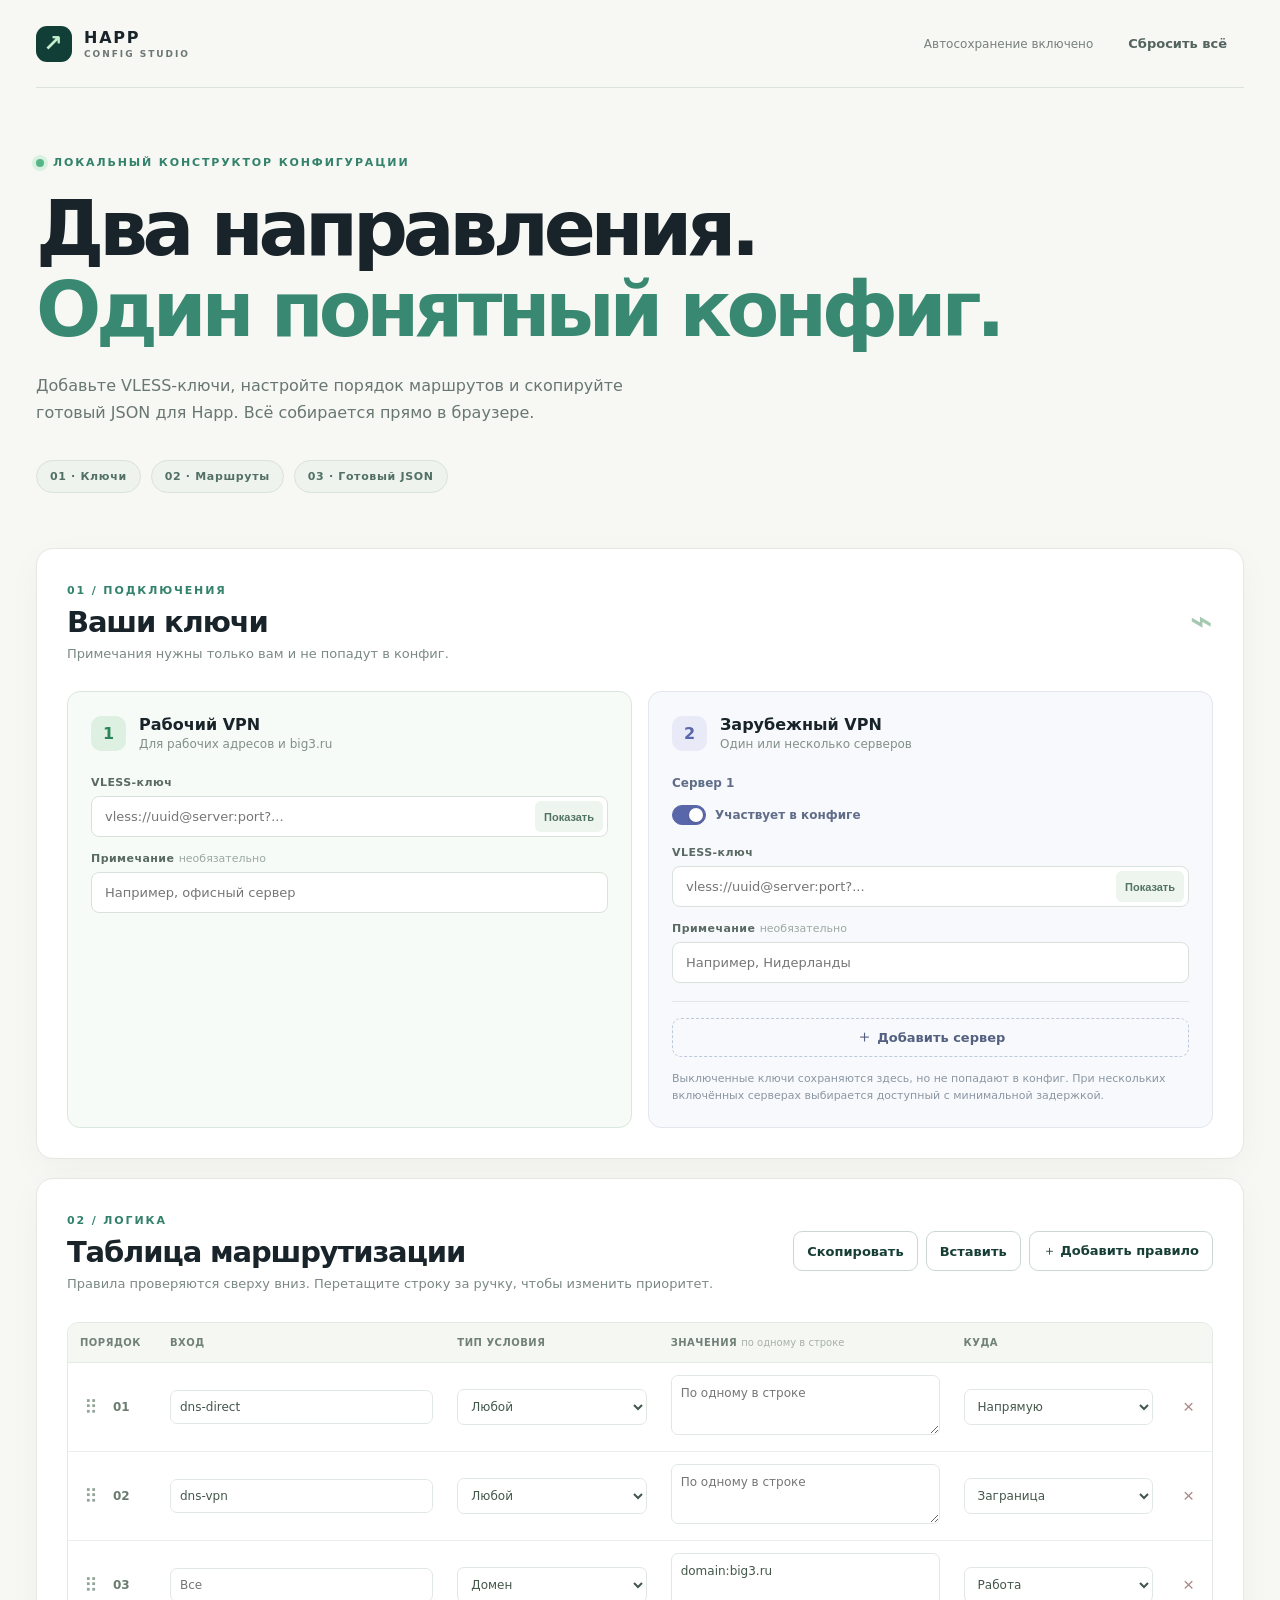
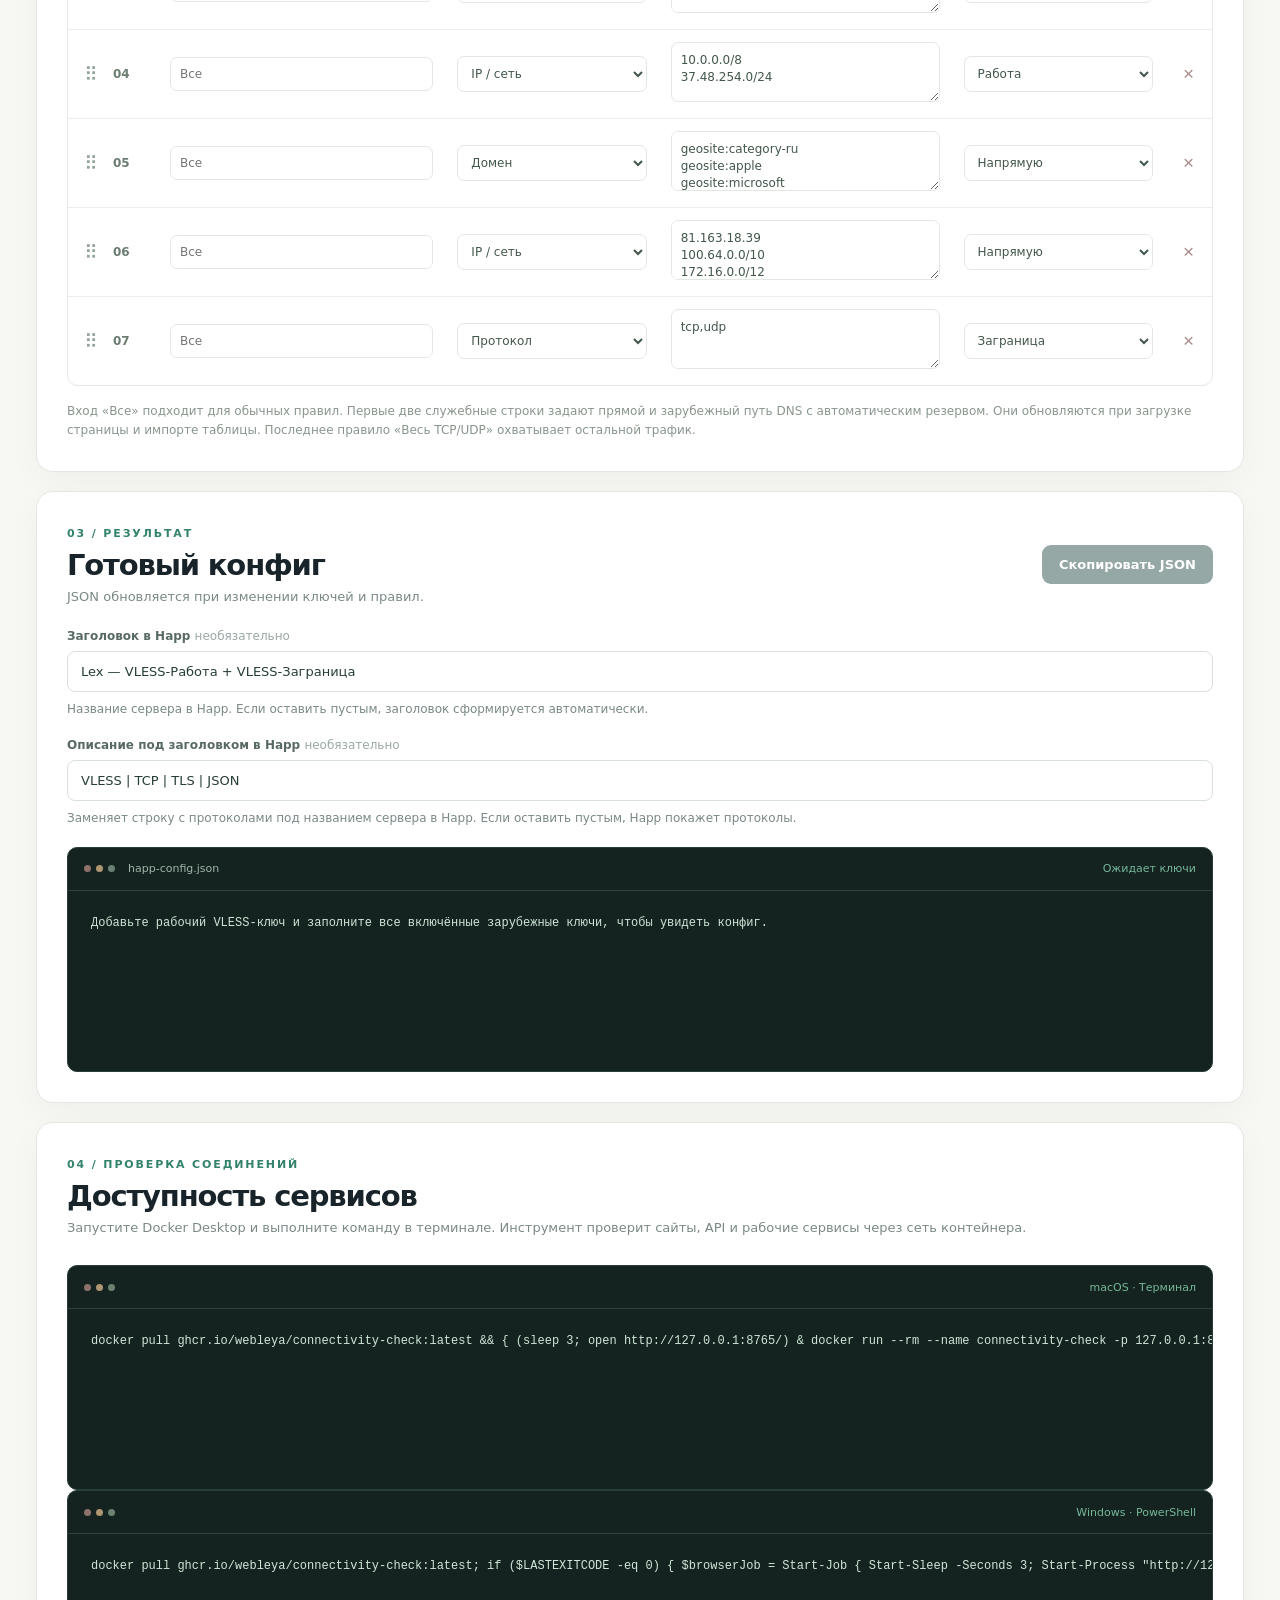
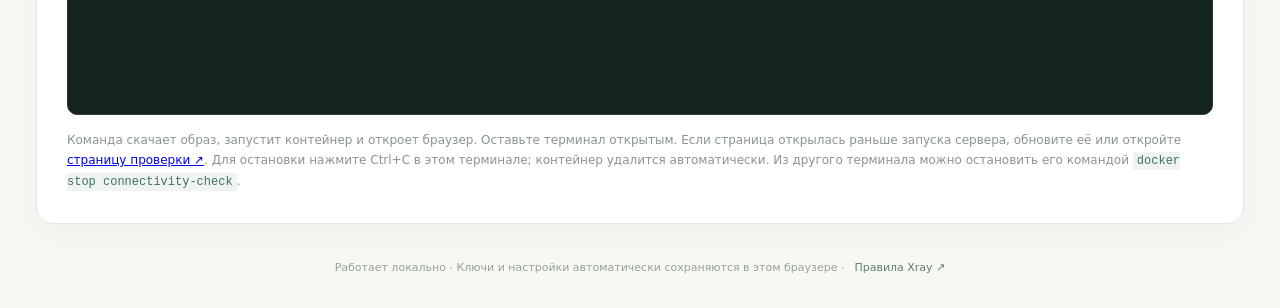
==== commit f8c94721: "Add per-server foreign VPN config toggle" ====
--- a/web/index.html
+++ b/web/index.html
@@ -4,8 +4,8 @@
   <meta charset="utf-8">
   <meta name="viewport" content="width=device-width, initial-scale=1">
   <title>Конфиг Happ · Рабочий и зарубежный VPN</title>
-  <link rel="stylesheet" href="style.css?v=20261001-1">
-  <script src="app.js?v=20261014-2" defer></script>
+  <link rel="stylesheet" href="style.css?v=20261020-1">
+  <script src="app.js?v=20261020-1" defer></script>
 </head>
 <body>
   <main class="shell">
@@ -25,7 +25,7 @@
       <div class="section-head"><div><span class="section-number">01 / ПОДКЛЮЧЕНИЯ</span><h2 id="keys-title">Ваши ключи</h2><p>Примечания нужны только вам и не попадут в конфиг.</p></div><div class="head-symbol">⌁</div></div>
       <div class="key-grid">
         <div class="key-card work-card"><div class="card-title"><span class="number-badge">1</span><div><h3>Рабочий VPN</h3><p>Для рабочих адресов и big3.ru</p></div></div><label for="work-key">VLESS-ключ</label><div class="input-wrap"><input id="work-key" type="password" spellcheck="false" autocomplete="off" placeholder="vless://uuid@server:port?..."><button type="button" class="reveal" data-reveal="work-key" aria-label="Показать ключ">Показать</button></div><label for="work-note">Примечание <span class="optional">необязательно</span></label><input id="work-note" type="text" autocomplete="off" placeholder="Например, офисный сервер"></div>
-        <div class="key-card foreign-card"><div class="card-title"><span class="number-badge foreign">2</span><div><h3>Зарубежный VPN</h3><p>Один или несколько серверов</p></div></div><div id="foreign-list"></div><button type="button" class="button add-key" id="add-foreign"><span>＋</span> Добавить сервер</button><p class="small-hint">При нескольких серверах выбирается доступный с минимальной задержкой.</p></div>
+        <div class="key-card foreign-card"><div class="card-title"><span class="number-badge foreign">2</span><div><h3>Зарубежный VPN</h3><p>Один или несколько серверов</p></div></div><div id="foreign-list"></div><button type="button" class="button add-key" id="add-foreign"><span>＋</span> Добавить сервер</button><p class="small-hint">Выключенные ключи сохраняются здесь, но не попадают в конфиг. При нескольких включённых серверах выбирается доступный с минимальной задержкой.</p></div>
       </div>
     </section>
 
@@ -42,7 +42,7 @@
       <div id="error" class="error" role="alert" hidden></div>
       <div class="config-description"><label for="config-title">Заголовок в Happ <span class="optional">необязательно</span></label><input id="config-title" type="text" autocomplete="off" placeholder="Например, Рабочий и личный VPN" aria-describedby="title-hint"><p id="title-hint">Название сервера в Happ. Если оставить пустым, заголовок сформируется автоматически.</p></div>
       <div class="config-description"><label for="config-description">Описание под заголовком в Happ <span class="optional">необязательно</span></label><input id="config-description" type="text" autocomplete="off" placeholder="Например, Рабочие сети через офис, остальные — через зарубежный VPN" aria-describedby="description-hint"><p id="description-hint">Заменяет строку с протоколами под названием сервера в Happ. Если оставить пустым, Happ покажет протоколы.</p></div>
-      <div class="code-window"><div class="code-bar"><span class="code-dots"><i></i><i></i><i></i></span><span>happ-config.json</span><span id="config-state">Ожидает ключи</span></div><pre id="output">Добавьте рабочий и хотя бы один зарубежный VLESS-ключ, чтобы увидеть конфиг.</pre></div>
+      <div class="code-window"><div class="code-bar"><span class="code-dots"><i></i><i></i><i></i></span><span>happ-config.json</span><span id="config-state">Ожидает ключи</span></div><pre id="output">Добавьте рабочий VLESS-ключ и заполните все включённые зарубежные ключи, чтобы увидеть конфиг.</pre></div>
     </section>
     <section class="panel" aria-labelledby="connectivity-title">
       <div class="section-head"><div><span class="section-number">04 / ПРОВЕРКА СОЕДИНЕНИЙ</span><h2 id="connectivity-title">Доступность сервисов</h2><p>Запустите Docker Desktop и выполните команду в терминале. Инструмент проверит сайты, API и рабочие сервисы через сеть контейнера.</p></div></div>
--- a/web/style.css
+++ b/web/style.css
@@ -1,3 +1,4 @@
 :root{font-family:Inter,ui-sans-serif,system-ui,-apple-system,BlinkMacSystemFont,"Segoe UI",sans-serif;color:#18232a;background:#f7f7f3;font-synthesis:none}*{box-sizing:border-box}body{margin:0}.shell{max-width:1280px;margin:auto;padding:0 36px}.masthead{min-height:88px;border-bottom:1px solid #dce2dc;display:flex;align-items:center;justify-content:space-between;gap:24px}.brand{display:flex;align-items:center;gap:12px;font-weight:800;letter-spacing:.11em;font-size:16px}.brand small{display:block;letter-spacing:.22em;font-size:9px;color:#6b7775;font-weight:700;margin-top:2px}.brand-icon{height:36px;width:36px;border-radius:11px;background:#123e38;color:#c3efcf;display:grid;place-items:center;font-size:23px;line-height:1}.header-actions{display:flex;align-items:center;gap:10px}.header-actions span{color:#77817d;font-size:12px;margin-right:8px}.button{font:inherit;font-size:13px;font-weight:700;cursor:pointer;border-radius:9px;padding:11px 16px;border:1px solid transparent;white-space:nowrap;transition:transform .15s,background .15s,border-color .15s}.button:hover:not(:disabled){transform:translateY(-1px)}.button:disabled{opacity:.45;cursor:not-allowed}.button.dark{background:#163f39;color:#fff}.button.dark:hover{background:#20594d}.button.quiet{background:transparent;color:#536460}.button.quiet:hover{background:#e7ece6}.button.outline{background:#fff;border-color:#cbd8d0;color:#173e35}.intro{padding:68px 0 55px;position:relative}.eyebrow,.section-number{color:#33826b;font-size:11px;font-weight:800;letter-spacing:.17em}.eyebrow{display:flex;align-items:center;gap:9px;text-transform:uppercase}.live-dot{width:8px;height:8px;border-radius:50%;background:#56b688;box-shadow:0 0 0 4px #d9f1e1}h1{font-size:clamp(44px,6vw,78px);line-height:1.05;letter-spacing:-.068em;margin:20px 0 22px;font-weight:750}h1 em{font-style:normal;color:#398972}.intro>p{font-size:16px;line-height:1.7;color:#687773;max-width:610px;margin:0}.intro-tags{display:flex;gap:10px;flex-wrap:wrap;margin-top:33px}.intro-tags span{border:1px solid #d9e3d9;background:#eef3ed;color:#527064;padding:9px 13px;border-radius:99px;font-size:11px;font-weight:700;letter-spacing:.06em}.panel{background:#fff;border:1px solid #e3e8e2;border-radius:17px;box-shadow:0 10px 35px rgba(21,45,34,.035);padding:30px;margin-bottom:19px}.section-head{display:flex;align-items:center;justify-content:space-between;gap:20px;margin-bottom:28px}.section-head h2{font-size:29px;letter-spacing:-.04em;margin:7px 0 5px}.section-head p{font-size:13px;color:#7b8983;line-height:1.5;margin:0}.head-symbol{font-size:39px;color:#a6c8b1}.key-grid{display:grid;grid-template-columns:1fr 1fr;gap:16px}.key-card{border:1px solid #dae7dc;border-radius:13px;background:#f7fbf7;padding:23px}.foreign-card{background:#f8f9fc;border-color:#e3e5ef}.card-title{display:flex;align-items:center;gap:13px;margin-bottom:25px}.number-badge{width:35px;height:35px;display:grid;place-items:center;background:#ddf0e2;color:#2b845a;border-radius:10px;font-weight:800}.number-badge.foreign{background:#e8eaf8;color:#5a66aa}.card-title h3{font-size:16px;margin:0 0 3px}.card-title p{font-size:12px;color:#829087;margin:0}.key-card label{display:block;font-size:11px;font-weight:800;color:#596a63;letter-spacing:.04em;margin:15px 0 7px}.optional{color:#9ba9a1;font-weight:500;letter-spacing:0}.input-wrap{display:flex;position:relative}.key-card input{width:100%;border:1px solid #d8e2da;background:#fff;border-radius:8px;padding:12px 13px;color:#263e35;outline:none;font:inherit;font-size:13px}.key-card input:focus,td input:focus,td textarea:focus,td select:focus{border-color:#438e74;box-shadow:0 0 0 3px #dcefe3}.input-wrap input{padding-right:89px}.reveal{position:absolute;right:5px;top:5px;bottom:5px;border:0;background:#eef4ee;color:#507362;border-radius:6px;padding:0 9px;cursor:pointer;font-size:11px;font-weight:700}.foreign-entry{border-bottom:1px solid #e2e6eb;padding-bottom:18px;margin-bottom:18px}.foreign-entry:last-child{margin-bottom:0}.foreign-entry-head{display:flex;align-items:center;justify-content:space-between;gap:12px;font-size:12px;font-weight:800;color:#606d89}.text-action{background:transparent;border:0;color:#9b6969;cursor:pointer;font:inherit;font-size:11px;font-weight:700}.add-key{width:100%;border:1px dashed #bdc9da;color:#536080;background:transparent;margin-top:16px}.add-key span{font-size:17px;line-height:0}.small-hint{font-size:11px;line-height:1.5;color:#8a96a2;margin:14px 0 0}.table-scroll{overflow-x:auto;border:1px solid #e4e9e3;border-radius:11px}table{border-collapse:collapse;width:100%;min-width:900px}th{text-align:left;background:#f5f7f3;padding:14px 12px;color:#728178;letter-spacing:.05em;text-transform:uppercase;font-size:10px;border-bottom:1px solid #e5eae4}.th-sub{text-transform:none;letter-spacing:0;color:#a7b1a9;font-weight:500}td{border-bottom:1px solid #ebefeb;padding:12px;vertical-align:middle}tr:last-child td{border-bottom:0}tr.dragging{opacity:.4}tr.drag-over td{border-top:2px solid #4e9f78}.order-col{width:90px}.delete-col{width:45px}.order{display:flex;align-items:center;gap:11px;color:#b1bdb5;font-size:13px}.handle{cursor:grab;border:0;background:none;color:#93a59a;font-size:19px;padding:4px;touch-action:none}.order strong{color:#6b7d71;font-size:12px}td input,td textarea,td select{font:inherit;font-size:12px;border:1px solid #e1e8e1;background:#fff;color:#43574b;border-radius:7px;outline:none;padding:9px;width:100%}td textarea{min-height:60px;resize:vertical;line-height:1.45}td select{min-width:120px}.remove-route{border:0;background:transparent;color:#ab8989;cursor:pointer;font-size:19px}.table-foot{font-size:12px;line-height:1.65;color:#89958d;margin:16px 0 0}.table-foot code{background:#f0f4f0;padding:2px 4px;border-radius:3px;color:#3d7361}.output-panel .section-head{margin-bottom:22px}.code-window{border:1px solid #273e39;border-radius:10px;overflow:hidden;background:#14231f}.code-bar{height:43px;display:flex;align-items:center;gap:13px;border-bottom:1px solid #2e413a;padding:0 16px;color:#9fb6a9;font-size:11px}.code-bar>span:last-child{margin-left:auto;color:#76b79b}.code-dots{display:flex;gap:5px}.code-dots i{height:7px;width:7px;background:#6b8174;border-radius:50%}.code-dots i:first-child{background:#8e716b}.code-dots i:nth-child(2){background:#ad9671}pre{margin:0;color:#d0e6d9;padding:23px;font:12px/1.6 ui-monospace,SFMono-Regular,Menlo,Monaco,Consolas,monospace;min-height:180px;max-height:500px;overflow:auto;white-space:pre}.error{border:1px solid #e9c2ba;background:#fff4f1;color:#9e4d3e;border-radius:8px;padding:12px 15px;margin-bottom:15px;font-size:13px}footer{display:flex;gap:10px;justify-content:center;flex-wrap:wrap;color:#95a29a;font-size:11px;padding:18px 0 36px}footer a{color:#607f70;text-decoration:none}@media(max-width:780px){.shell{padding:0 16px}.masthead{align-items:flex-start;padding:17px 0;flex-direction:column}.header-actions{width:100%;flex-wrap:wrap}.header-actions span{width:100%}.intro{padding:43px 0}.panel{padding:20px}.key-grid{grid-template-columns:1fr}.section-head{align-items:flex-start}.head-symbol{display:none}}@media(max-width:500px){.section-head{flex-direction:column}.section-head .button{width:100%}.header-actions .button{flex:1}.intro-tags{gap:6px}h1{font-size:43px}}
 .route-actions,.import-actions{display:flex;gap:8px;flex-wrap:wrap}.route-actions .button{padding:10px 13px}.import-panel{border:1px solid #d8e5db;background:#f8fbf8;border-radius:11px;padding:17px;margin:-5px 0 19px}.import-panel label{display:block;font-size:13px;font-weight:800;color:#314d3e}.import-panel p{font-size:12px;color:#7b8983;margin:7px 0 13px}.import-panel textarea{display:block;width:100%;min-height:175px;resize:vertical;border:1px solid #d8e2da;border-radius:8px;padding:13px;background:#fff;color:#263e35;font:12px/1.55 ui-monospace,SFMono-Regular,Menlo,Monaco,Consolas,monospace;outline:none}.import-panel textarea:focus{border-color:#438e74;box-shadow:0 0 0 3px #dcefe3}.import-actions{margin-top:12px}.import-panel .error{margin:12px 0 0}.routes-feedback{font-size:12px;color:#37785c;margin:-12px 0 16px}[hidden]{display:none!important}@media(max-width:500px){.route-actions{width:100%}.route-actions .button{flex:1}}
 .config-description{margin-bottom:20px}.config-description label{display:block;font-size:12px;font-weight:800;color:#596a63;margin-bottom:8px}.config-description input{width:100%;border:1px solid #d8e2da;border-radius:8px;padding:12px 13px;color:#263e35;outline:none;font:inherit;font-size:13px}.config-description input:focus{border-color:#438e74;box-shadow:0 0 0 3px #dcefe3}.config-description p{font-size:12px;line-height:1.5;color:#7b8983;margin:8px 0 0}
+.key-card .key-toggle{position:relative;display:flex;align-items:center;gap:9px;width:fit-content;min-height:32px;margin:9px 0 0;cursor:pointer;font-size:12px;font-weight:600;letter-spacing:0;color:#606d89}.key-card .key-toggle input{position:absolute;width:1px;height:1px;margin:0;padding:0;border:0;opacity:0}.key-toggle-track{flex-shrink:0;width:34px;height:20px;border:1px solid #8b96a6;border-radius:20px;background:#dce1e9;transition:background .15s,border-color .15s}.key-toggle-track::after{content:"";display:block;width:14px;height:14px;margin:2px;border-radius:50%;background:#fff;box-shadow:0 1px 3px #263e3533;transition:transform .15s}.key-toggle input:checked+.key-toggle-track{background:#5a66aa;border-color:#5a66aa}.key-toggle input:checked+.key-toggle-track::after{transform:translateX(14px)}.key-toggle input:focus-visible+.key-toggle-track{outline:3px solid #c6cdef;outline-offset:3px}.foreign-entry.is-excluded .foreign-entry-head,.foreign-entry.is-excluded .key-toggle{color:#808b99}
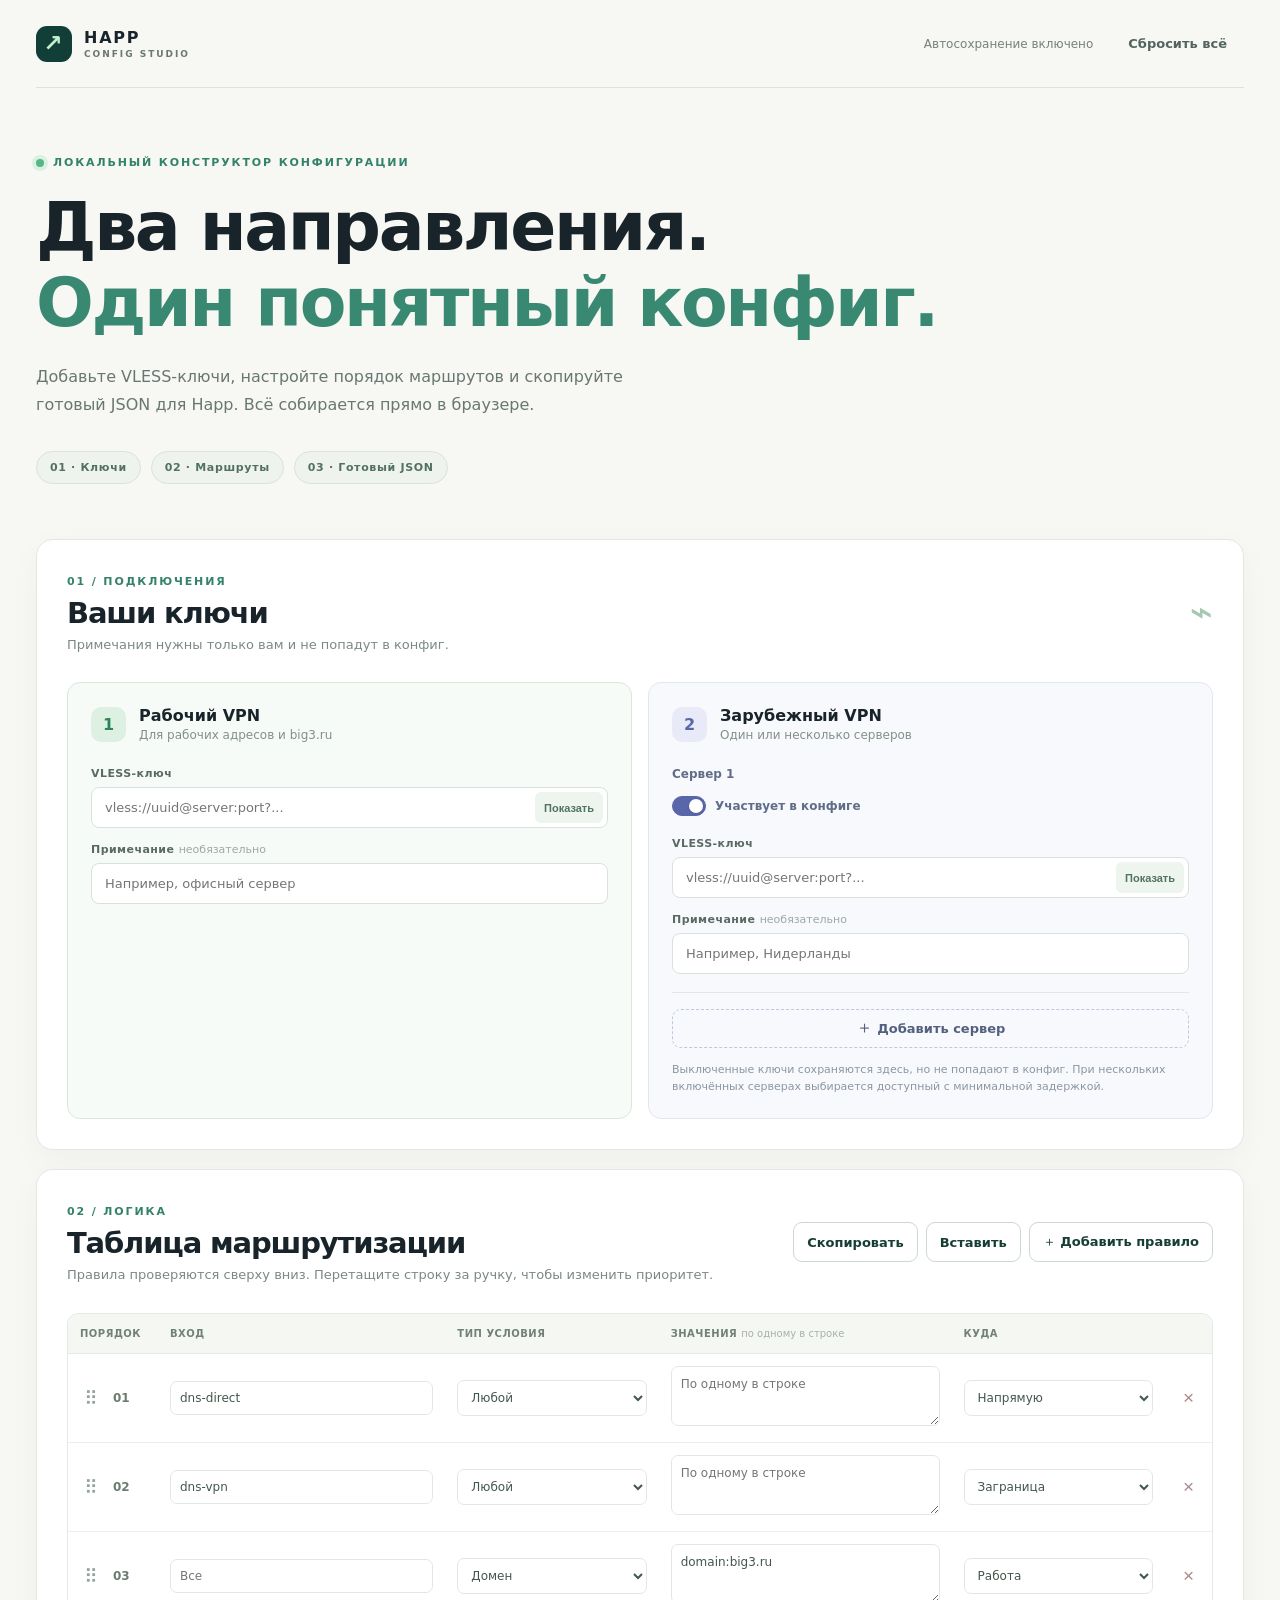
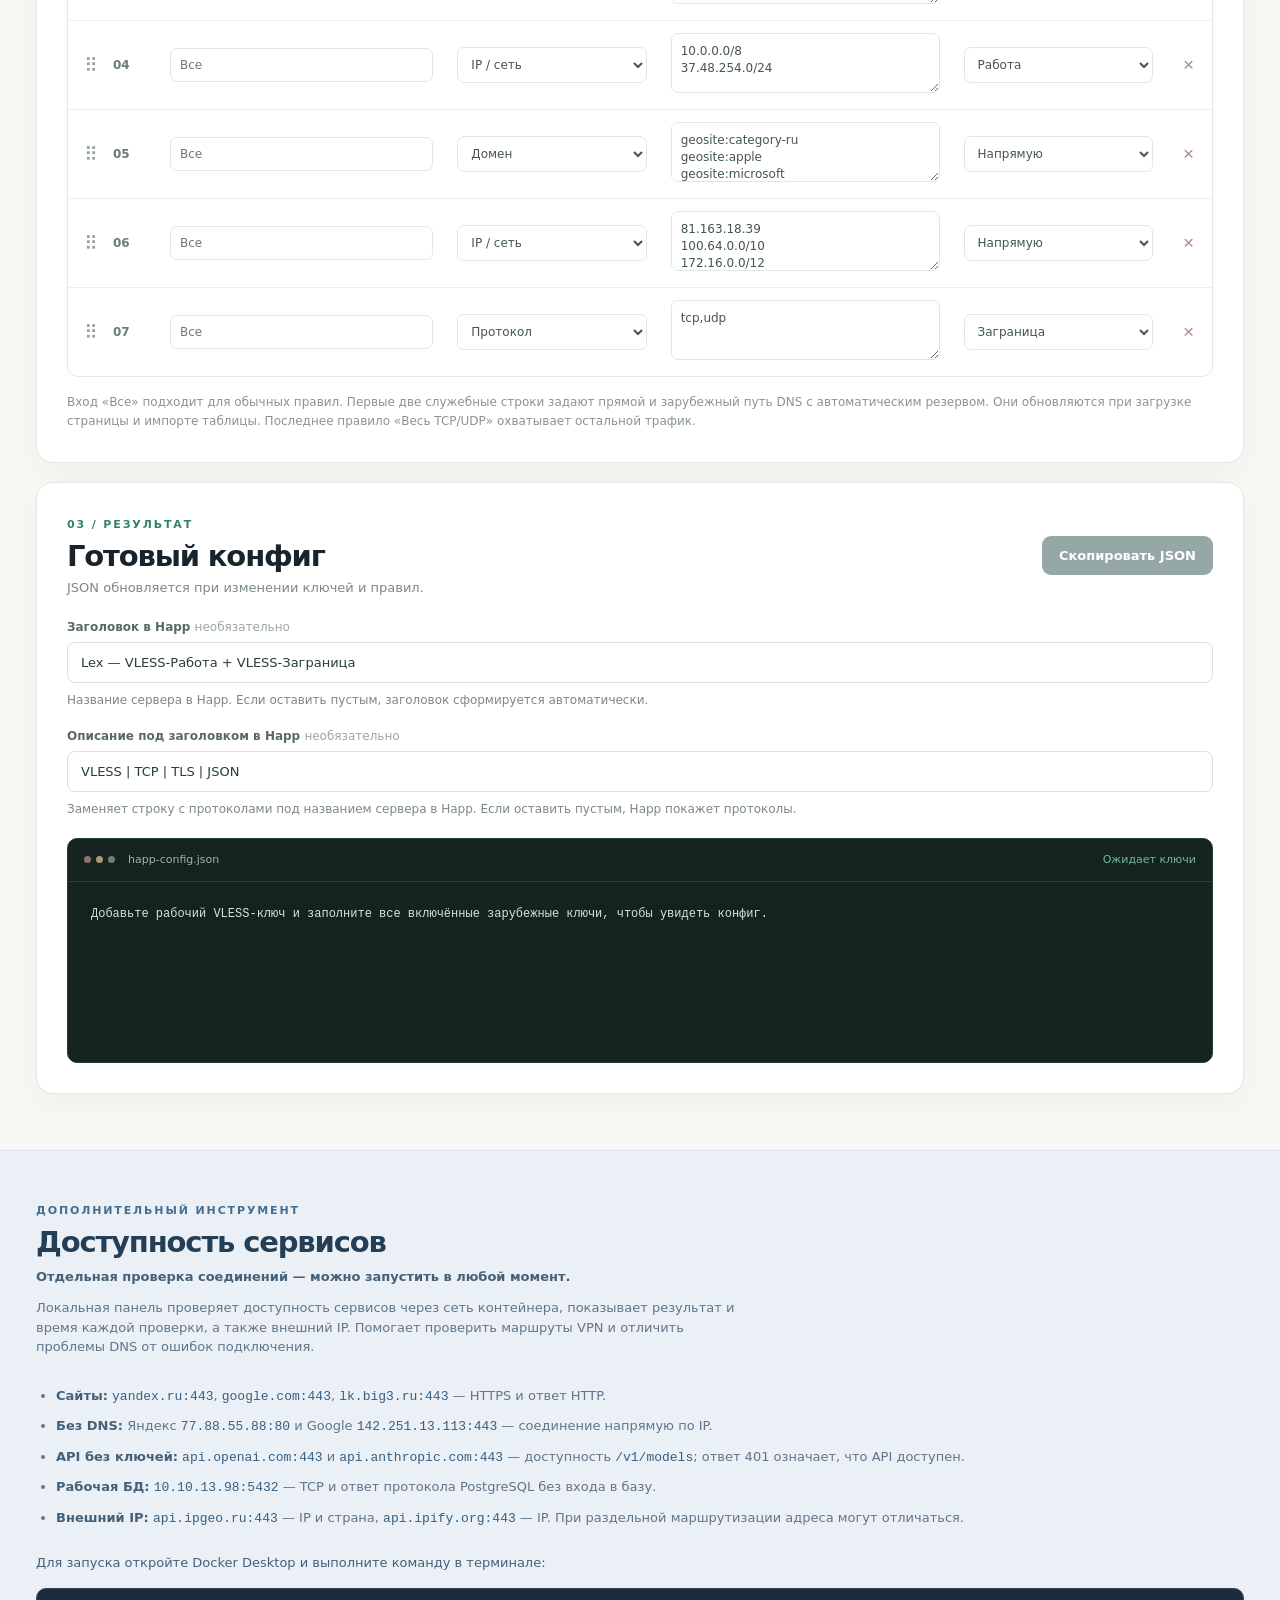
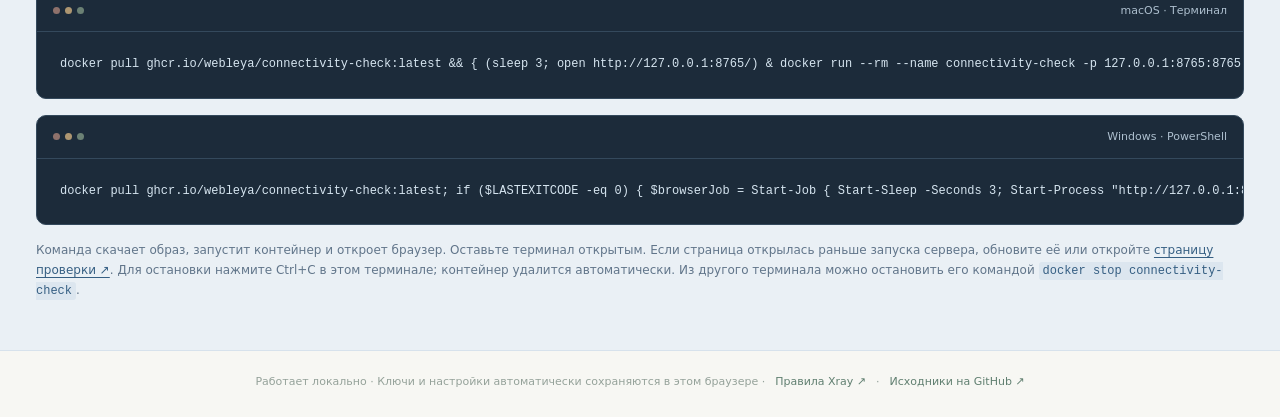
==== commit 2e23f198: "Separate connectivity tools and refine page typography" ====
--- a/web/index.html
+++ b/web/index.html
@@ -4,11 +4,12 @@
   <meta charset="utf-8">
   <meta name="viewport" content="width=device-width, initial-scale=1">
   <title>Конфиг Happ · Рабочий и зарубежный VPN</title>
-  <link rel="stylesheet" href="style.css?v=20261020-1">
+  <link rel="stylesheet" href="style.css?v=20261020-4">
   <script src="app.js?v=20261020-1" defer></script>
 </head>
 <body>
-  <main class="shell">
+  <main>
+    <div class="shell">
     <header class="masthead">
       <div class="brand"><span class="brand-icon">↗</span><span>HAPP <small>CONFIG STUDIO</small></span></div>
       <div class="header-actions"><span id="save-status" role="status">Автосохранение включено</span><button type="button" class="button quiet" id="reset">Сбросить всё</button></div>
@@ -44,13 +45,26 @@
       <div class="config-description"><label for="config-description">Описание под заголовком в Happ <span class="optional">необязательно</span></label><input id="config-description" type="text" autocomplete="off" placeholder="Например, Рабочие сети через офис, остальные — через зарубежный VPN" aria-describedby="description-hint"><p id="description-hint">Заменяет строку с протоколами под названием сервера в Happ. Если оставить пустым, Happ покажет протоколы.</p></div>
       <div class="code-window"><div class="code-bar"><span class="code-dots"><i></i><i></i><i></i></span><span>happ-config.json</span><span id="config-state">Ожидает ключи</span></div><pre id="output">Добавьте рабочий VLESS-ключ и заполните все включённые зарубежные ключи, чтобы увидеть конфиг.</pre></div>
     </section>
-    <section class="panel" aria-labelledby="connectivity-title">
-      <div class="section-head"><div><span class="section-number">04 / ПРОВЕРКА СОЕДИНЕНИЙ</span><h2 id="connectivity-title">Доступность сервисов</h2><p>Запустите Docker Desktop и выполните команду в терминале. Инструмент проверит сайты, API и рабочие сервисы через сеть контейнера.</p></div></div>
+    </div>
+    <section class="connectivity-section" aria-labelledby="connectivity-title">
+      <div class="shell">
+      <div class="panel connectivity-panel">
+      <div class="section-head"><div><span class="section-number">ДОПОЛНИТЕЛЬНЫЙ ИНСТРУМЕНТ</span><h2 id="connectivity-title">Доступность сервисов</h2><p class="connectivity-intro">Отдельная проверка соединений — можно запустить в любой момент.</p><p>Локальная панель проверяет доступность сервисов через сеть контейнера, показывает результат и время каждой проверки, а также внешний IP. Помогает проверить маршруты VPN и отличить проблемы DNS от ошибок подключения.</p></div></div>
+      <ul class="connectivity-targets">
+        <li><strong>Сайты:</strong> <code>yandex.ru:443</code>, <code>google.com:443</code>, <code>lk.big3.ru:443</code> — HTTPS и ответ HTTP.</li>
+        <li><strong>Без DNS:</strong> Яндекс <code>77.88.55.88:80</code> и Google <code>142.251.13.113:443</code> — соединение напрямую по IP.</li>
+        <li><strong>API без ключей:</strong> <code>api.openai.com:443</code> и <code>api.anthropic.com:443</code> — доступность <code>/v1/models</code>; ответ 401 означает, что API доступен.</li>
+        <li><strong>Рабочая БД:</strong> <code>10.10.13.98:5432</code> — TCP и ответ протокола PostgreSQL без входа в базу.</li>
+        <li><strong>Внешний IP:</strong> <code>api.ipgeo.ru:443</code> — IP и страна, <code>api.ipify.org:443</code> — IP. При раздельной маршрутизации адреса могут отличаться.</li>
+      </ul>
+      <p class="connectivity-launch">Для запуска откройте Docker Desktop и выполните команду в терминале:</p>
       <div class="code-window"><div class="code-bar"><span class="code-dots"><i></i><i></i><i></i></span><span>macOS · Терминал</span></div><pre>docker pull ghcr.io/webleya/connectivity-check:latest &amp;&amp; { (sleep 3; open http://127.0.0.1:8765/) &amp; docker run --rm --name connectivity-check -p 127.0.0.1:8765:8765 ghcr.io/webleya/connectivity-check:latest; }</pre></div>
       <div class="code-window"><div class="code-bar"><span class="code-dots"><i></i><i></i><i></i></span><span>Windows · PowerShell</span></div><pre>docker pull ghcr.io/webleya/connectivity-check:latest; if ($LASTEXITCODE -eq 0) { $browserJob = Start-Job { Start-Sleep -Seconds 3; Start-Process "http://127.0.0.1:8765/" }; try { docker run --rm --name connectivity-check -p 127.0.0.1:8765:8765 ghcr.io/webleya/connectivity-check:latest } finally { $browserJob | Wait-Job | Remove-Job } }</pre></div>
       <p class="table-foot">Команда скачает образ, запустит контейнер и откроет браузер. Оставьте терминал открытым. Если страница открылась раньше запуска сервера, обновите её или откройте <a href="http://127.0.0.1:8765/" target="_blank" rel="noopener noreferrer">страницу проверки ↗</a>. Для остановки нажмите Ctrl+C в этом терминале; контейнер удалится автоматически. Из другого терминала можно остановить его командой <code>docker stop connectivity-check</code>.</p>
+      </div>
+      </div>
     </section>
-    <footer>Работает локально · Ключи и настройки автоматически сохраняются в этом браузере · <a href="https://xtls.github.io/en/config/routing.html" target="_blank" rel="noopener noreferrer">Правила Xray ↗</a></footer>
+    <footer class="shell">Работает локально · Ключи и настройки автоматически сохраняются в этом браузере · <a href="https://xtls.github.io/en/config/routing.html" target="_blank" rel="noopener noreferrer">Правила Xray ↗</a> · <a href="https://github.com/WebleyA/WorkForeignVPN" target="_blank" rel="noopener noreferrer">Исходники на GitHub ↗</a></footer>
   </main>
 </body>
 </html>
--- a/web/style.css
+++ b/web/style.css
@@ -1,4 +1,6 @@
-:root{font-family:Inter,ui-sans-serif,system-ui,-apple-system,BlinkMacSystemFont,"Segoe UI",sans-serif;color:#18232a;background:#f7f7f3;font-synthesis:none}*{box-sizing:border-box}body{margin:0}.shell{max-width:1280px;margin:auto;padding:0 36px}.masthead{min-height:88px;border-bottom:1px solid #dce2dc;display:flex;align-items:center;justify-content:space-between;gap:24px}.brand{display:flex;align-items:center;gap:12px;font-weight:800;letter-spacing:.11em;font-size:16px}.brand small{display:block;letter-spacing:.22em;font-size:9px;color:#6b7775;font-weight:700;margin-top:2px}.brand-icon{height:36px;width:36px;border-radius:11px;background:#123e38;color:#c3efcf;display:grid;place-items:center;font-size:23px;line-height:1}.header-actions{display:flex;align-items:center;gap:10px}.header-actions span{color:#77817d;font-size:12px;margin-right:8px}.button{font:inherit;font-size:13px;font-weight:700;cursor:pointer;border-radius:9px;padding:11px 16px;border:1px solid transparent;white-space:nowrap;transition:transform .15s,background .15s,border-color .15s}.button:hover:not(:disabled){transform:translateY(-1px)}.button:disabled{opacity:.45;cursor:not-allowed}.button.dark{background:#163f39;color:#fff}.button.dark:hover{background:#20594d}.button.quiet{background:transparent;color:#536460}.button.quiet:hover{background:#e7ece6}.button.outline{background:#fff;border-color:#cbd8d0;color:#173e35}.intro{padding:68px 0 55px;position:relative}.eyebrow,.section-number{color:#33826b;font-size:11px;font-weight:800;letter-spacing:.17em}.eyebrow{display:flex;align-items:center;gap:9px;text-transform:uppercase}.live-dot{width:8px;height:8px;border-radius:50%;background:#56b688;box-shadow:0 0 0 4px #d9f1e1}h1{font-size:clamp(44px,6vw,78px);line-height:1.05;letter-spacing:-.068em;margin:20px 0 22px;font-weight:750}h1 em{font-style:normal;color:#398972}.intro>p{font-size:16px;line-height:1.7;color:#687773;max-width:610px;margin:0}.intro-tags{display:flex;gap:10px;flex-wrap:wrap;margin-top:33px}.intro-tags span{border:1px solid #d9e3d9;background:#eef3ed;color:#527064;padding:9px 13px;border-radius:99px;font-size:11px;font-weight:700;letter-spacing:.06em}.panel{background:#fff;border:1px solid #e3e8e2;border-radius:17px;box-shadow:0 10px 35px rgba(21,45,34,.035);padding:30px;margin-bottom:19px}.section-head{display:flex;align-items:center;justify-content:space-between;gap:20px;margin-bottom:28px}.section-head h2{font-size:29px;letter-spacing:-.04em;margin:7px 0 5px}.section-head p{font-size:13px;color:#7b8983;line-height:1.5;margin:0}.head-symbol{font-size:39px;color:#a6c8b1}.key-grid{display:grid;grid-template-columns:1fr 1fr;gap:16px}.key-card{border:1px solid #dae7dc;border-radius:13px;background:#f7fbf7;padding:23px}.foreign-card{background:#f8f9fc;border-color:#e3e5ef}.card-title{display:flex;align-items:center;gap:13px;margin-bottom:25px}.number-badge{width:35px;height:35px;display:grid;place-items:center;background:#ddf0e2;color:#2b845a;border-radius:10px;font-weight:800}.number-badge.foreign{background:#e8eaf8;color:#5a66aa}.card-title h3{font-size:16px;margin:0 0 3px}.card-title p{font-size:12px;color:#829087;margin:0}.key-card label{display:block;font-size:11px;font-weight:800;color:#596a63;letter-spacing:.04em;margin:15px 0 7px}.optional{color:#9ba9a1;font-weight:500;letter-spacing:0}.input-wrap{display:flex;position:relative}.key-card input{width:100%;border:1px solid #d8e2da;background:#fff;border-radius:8px;padding:12px 13px;color:#263e35;outline:none;font:inherit;font-size:13px}.key-card input:focus,td input:focus,td textarea:focus,td select:focus{border-color:#438e74;box-shadow:0 0 0 3px #dcefe3}.input-wrap input{padding-right:89px}.reveal{position:absolute;right:5px;top:5px;bottom:5px;border:0;background:#eef4ee;color:#507362;border-radius:6px;padding:0 9px;cursor:pointer;font-size:11px;font-weight:700}.foreign-entry{border-bottom:1px solid #e2e6eb;padding-bottom:18px;margin-bottom:18px}.foreign-entry:last-child{margin-bottom:0}.foreign-entry-head{display:flex;align-items:center;justify-content:space-between;gap:12px;font-size:12px;font-weight:800;color:#606d89}.text-action{background:transparent;border:0;color:#9b6969;cursor:pointer;font:inherit;font-size:11px;font-weight:700}.add-key{width:100%;border:1px dashed #bdc9da;color:#536080;background:transparent;margin-top:16px}.add-key span{font-size:17px;line-height:0}.small-hint{font-size:11px;line-height:1.5;color:#8a96a2;margin:14px 0 0}.table-scroll{overflow-x:auto;border:1px solid #e4e9e3;border-radius:11px}table{border-collapse:collapse;width:100%;min-width:900px}th{text-align:left;background:#f5f7f3;padding:14px 12px;color:#728178;letter-spacing:.05em;text-transform:uppercase;font-size:10px;border-bottom:1px solid #e5eae4}.th-sub{text-transform:none;letter-spacing:0;color:#a7b1a9;font-weight:500}td{border-bottom:1px solid #ebefeb;padding:12px;vertical-align:middle}tr:last-child td{border-bottom:0}tr.dragging{opacity:.4}tr.drag-over td{border-top:2px solid #4e9f78}.order-col{width:90px}.delete-col{width:45px}.order{display:flex;align-items:center;gap:11px;color:#b1bdb5;font-size:13px}.handle{cursor:grab;border:0;background:none;color:#93a59a;font-size:19px;padding:4px;touch-action:none}.order strong{color:#6b7d71;font-size:12px}td input,td textarea,td select{font:inherit;font-size:12px;border:1px solid #e1e8e1;background:#fff;color:#43574b;border-radius:7px;outline:none;padding:9px;width:100%}td textarea{min-height:60px;resize:vertical;line-height:1.45}td select{min-width:120px}.remove-route{border:0;background:transparent;color:#ab8989;cursor:pointer;font-size:19px}.table-foot{font-size:12px;line-height:1.65;color:#89958d;margin:16px 0 0}.table-foot code{background:#f0f4f0;padding:2px 4px;border-radius:3px;color:#3d7361}.output-panel .section-head{margin-bottom:22px}.code-window{border:1px solid #273e39;border-radius:10px;overflow:hidden;background:#14231f}.code-bar{height:43px;display:flex;align-items:center;gap:13px;border-bottom:1px solid #2e413a;padding:0 16px;color:#9fb6a9;font-size:11px}.code-bar>span:last-child{margin-left:auto;color:#76b79b}.code-dots{display:flex;gap:5px}.code-dots i{height:7px;width:7px;background:#6b8174;border-radius:50%}.code-dots i:first-child{background:#8e716b}.code-dots i:nth-child(2){background:#ad9671}pre{margin:0;color:#d0e6d9;padding:23px;font:12px/1.6 ui-monospace,SFMono-Regular,Menlo,Monaco,Consolas,monospace;min-height:180px;max-height:500px;overflow:auto;white-space:pre}.error{border:1px solid #e9c2ba;background:#fff4f1;color:#9e4d3e;border-radius:8px;padding:12px 15px;margin-bottom:15px;font-size:13px}footer{display:flex;gap:10px;justify-content:center;flex-wrap:wrap;color:#95a29a;font-size:11px;padding:18px 0 36px}footer a{color:#607f70;text-decoration:none}@media(max-width:780px){.shell{padding:0 16px}.masthead{align-items:flex-start;padding:17px 0;flex-direction:column}.header-actions{width:100%;flex-wrap:wrap}.header-actions span{width:100%}.intro{padding:43px 0}.panel{padding:20px}.key-grid{grid-template-columns:1fr}.section-head{align-items:flex-start}.head-symbol{display:none}}@media(max-width:500px){.section-head{flex-direction:column}.section-head .button{width:100%}.header-actions .button{flex:1}.intro-tags{gap:6px}h1{font-size:43px}}
+:root{font-family:Inter,ui-sans-serif,system-ui,-apple-system,BlinkMacSystemFont,"Segoe UI",sans-serif;color:#18232a;background:#f7f7f3;font-synthesis:none}*{box-sizing:border-box}body{margin:0}.shell{max-width:1280px;margin:auto;padding:0 36px}.masthead{min-height:88px;border-bottom:1px solid #dce2dc;display:flex;align-items:center;justify-content:space-between;gap:24px}.brand{display:flex;align-items:center;gap:12px;font-weight:800;letter-spacing:.11em;font-size:16px}.brand small{display:block;letter-spacing:.22em;font-size:9px;color:#6b7775;font-weight:700;margin-top:2px}.brand-icon{height:36px;width:36px;border-radius:11px;background:#123e38;color:#c3efcf;display:grid;place-items:center;font-size:23px;line-height:1}.header-actions{display:flex;align-items:center;gap:10px}.header-actions span{color:#77817d;font-size:12px;margin-right:8px}.button{font:inherit;font-size:13px;font-weight:700;cursor:pointer;border-radius:9px;padding:11px 16px;border:1px solid transparent;white-space:nowrap;transition:transform .15s,background .15s,border-color .15s}.button:hover:not(:disabled){transform:translateY(-1px)}.button:disabled{opacity:.45;cursor:not-allowed}.button.dark{background:#163f39;color:#fff}.button.dark:hover{background:#20594d}.button.quiet{background:transparent;color:#536460}.button.quiet:hover{background:#e7ece6}.button.outline{background:#fff;border-color:#cbd8d0;color:#173e35}.intro{padding:68px 0 55px;position:relative}.eyebrow,.section-number{color:#33826b;font-size:11px;font-weight:800;letter-spacing:.17em}.eyebrow{display:flex;align-items:center;gap:9px;text-transform:uppercase}.live-dot{width:8px;height:8px;border-radius:50%;background:#56b688;box-shadow:0 0 0 4px #d9f1e1}h1{font-size:clamp(36px,5.4vw,68px);line-height:1.12;letter-spacing:-.035em;margin:20px 0 22px;font-weight:600}h1 em{font-style:normal;color:#398972}.intro>p{font-size:16px;line-height:1.7;color:#687773;max-width:610px;margin:0}.intro-tags{display:flex;gap:10px;flex-wrap:wrap;margin-top:33px}.intro-tags span{border:1px solid #d9e3d9;background:#eef3ed;color:#527064;padding:9px 13px;border-radius:99px;font-size:11px;font-weight:700;letter-spacing:.06em}.panel{background:#fff;border:1px solid #e3e8e2;border-radius:17px;box-shadow:0 10px 35px rgba(21,45,34,.035);padding:30px;margin-bottom:19px}.section-head{display:flex;align-items:center;justify-content:space-between;gap:20px;margin-bottom:28px}.section-head h2{font-size:29px;letter-spacing:-.04em;margin:7px 0 5px}.section-head p{font-size:13px;color:#7b8983;line-height:1.5;margin:0}.head-symbol{font-size:39px;color:#a6c8b1}.key-grid{display:grid;grid-template-columns:1fr 1fr;gap:16px}.key-card{border:1px solid #dae7dc;border-radius:13px;background:#f7fbf7;padding:23px}.foreign-card{background:#f8f9fc;border-color:#e3e5ef}.card-title{display:flex;align-items:center;gap:13px;margin-bottom:25px}.number-badge{width:35px;height:35px;display:grid;place-items:center;background:#ddf0e2;color:#2b845a;border-radius:10px;font-weight:800}.number-badge.foreign{background:#e8eaf8;color:#5a66aa}.card-title h3{font-size:16px;margin:0 0 3px}.card-title p{font-size:12px;color:#829087;margin:0}.key-card label{display:block;font-size:11px;font-weight:800;color:#596a63;letter-spacing:.04em;margin:15px 0 7px}.optional{color:#9ba9a1;font-weight:500;letter-spacing:0}.input-wrap{display:flex;position:relative}.key-card input{width:100%;border:1px solid #d8e2da;background:#fff;border-radius:8px;padding:12px 13px;color:#263e35;outline:none;font:inherit;font-size:13px}.key-card input:focus,td input:focus,td textarea:focus,td select:focus{border-color:#438e74;box-shadow:0 0 0 3px #dcefe3}.input-wrap input{padding-right:89px}.reveal{position:absolute;right:5px;top:5px;bottom:5px;border:0;background:#eef4ee;color:#507362;border-radius:6px;padding:0 9px;cursor:pointer;font-size:11px;font-weight:700}.foreign-entry{border-bottom:1px solid #e2e6eb;padding-bottom:18px;margin-bottom:18px}.foreign-entry:last-child{margin-bottom:0}.foreign-entry-head{display:flex;align-items:center;justify-content:space-between;gap:12px;font-size:12px;font-weight:800;color:#606d89}.text-action{background:transparent;border:0;color:#9b6969;cursor:pointer;font:inherit;font-size:11px;font-weight:700}.add-key{width:100%;border:1px dashed #bdc9da;color:#536080;background:transparent;margin-top:16px}.add-key span{font-size:17px;line-height:0}.small-hint{font-size:11px;line-height:1.5;color:#8a96a2;margin:14px 0 0}.table-scroll{overflow-x:auto;border:1px solid #e4e9e3;border-radius:11px}table{border-collapse:collapse;width:100%;min-width:900px}th{text-align:left;background:#f5f7f3;padding:14px 12px;color:#728178;letter-spacing:.05em;text-transform:uppercase;font-size:10px;border-bottom:1px solid #e5eae4}.th-sub{text-transform:none;letter-spacing:0;color:#a7b1a9;font-weight:500}td{border-bottom:1px solid #ebefeb;padding:12px;vertical-align:middle}tr:last-child td{border-bottom:0}tr.dragging{opacity:.4}tr.drag-over td{border-top:2px solid #4e9f78}.order-col{width:90px}.delete-col{width:45px}.order{display:flex;align-items:center;gap:11px;color:#b1bdb5;font-size:13px}.handle{cursor:grab;border:0;background:none;color:#93a59a;font-size:19px;padding:4px;touch-action:none}.order strong{color:#6b7d71;font-size:12px}td input,td textarea,td select{font:inherit;font-size:12px;border:1px solid #e1e8e1;background:#fff;color:#43574b;border-radius:7px;outline:none;padding:9px;width:100%}td textarea{min-height:60px;resize:vertical;line-height:1.45}td select{min-width:120px}.remove-route{border:0;background:transparent;color:#ab8989;cursor:pointer;font-size:19px}.table-foot{font-size:12px;line-height:1.65;color:#89958d;margin:16px 0 0}.table-foot code{background:#f0f4f0;padding:2px 4px;border-radius:3px;color:#3d7361}.output-panel .section-head{margin-bottom:22px}.code-window{border:1px solid #273e39;border-radius:10px;overflow:hidden;background:#14231f}.code-bar{height:43px;display:flex;align-items:center;gap:13px;border-bottom:1px solid #2e413a;padding:0 16px;color:#9fb6a9;font-size:11px}.code-bar>span:last-child{margin-left:auto;color:#76b79b}.code-dots{display:flex;gap:5px}.code-dots i{height:7px;width:7px;background:#6b8174;border-radius:50%}.code-dots i:first-child{background:#8e716b}.code-dots i:nth-child(2){background:#ad9671}pre{margin:0;color:#d0e6d9;padding:23px;font:12px/1.6 ui-monospace,SFMono-Regular,Menlo,Monaco,Consolas,monospace;min-height:180px;max-height:500px;overflow:auto;white-space:pre}.error{border:1px solid #e9c2ba;background:#fff4f1;color:#9e4d3e;border-radius:8px;padding:12px 15px;margin-bottom:15px;font-size:13px}footer{display:flex;gap:10px;justify-content:center;flex-wrap:wrap;color:#95a29a;font-size:11px;padding:18px 0 36px}footer a{color:#607f70;text-decoration:none}@media(max-width:780px){.shell{padding:0 16px}.masthead{align-items:flex-start;padding:17px 0;flex-direction:column}.header-actions{width:100%;flex-wrap:wrap}.header-actions span{width:100%}.intro{padding:43px 0}.panel{padding:20px}.key-grid{grid-template-columns:1fr}.section-head{align-items:flex-start}.head-symbol{display:none}}@media(max-width:500px){.section-head{flex-direction:column}.section-head .button{width:100%}.header-actions .button{flex:1}.intro-tags{gap:6px}h1{font-size:36px}}
 .route-actions,.import-actions{display:flex;gap:8px;flex-wrap:wrap}.route-actions .button{padding:10px 13px}.import-panel{border:1px solid #d8e5db;background:#f8fbf8;border-radius:11px;padding:17px;margin:-5px 0 19px}.import-panel label{display:block;font-size:13px;font-weight:800;color:#314d3e}.import-panel p{font-size:12px;color:#7b8983;margin:7px 0 13px}.import-panel textarea{display:block;width:100%;min-height:175px;resize:vertical;border:1px solid #d8e2da;border-radius:8px;padding:13px;background:#fff;color:#263e35;font:12px/1.55 ui-monospace,SFMono-Regular,Menlo,Monaco,Consolas,monospace;outline:none}.import-panel textarea:focus{border-color:#438e74;box-shadow:0 0 0 3px #dcefe3}.import-actions{margin-top:12px}.import-panel .error{margin:12px 0 0}.routes-feedback{font-size:12px;color:#37785c;margin:-12px 0 16px}[hidden]{display:none!important}@media(max-width:500px){.route-actions{width:100%}.route-actions .button{flex:1}}
 .config-description{margin-bottom:20px}.config-description label{display:block;font-size:12px;font-weight:800;color:#596a63;margin-bottom:8px}.config-description input{width:100%;border:1px solid #d8e2da;border-radius:8px;padding:12px 13px;color:#263e35;outline:none;font:inherit;font-size:13px}.config-description input:focus{border-color:#438e74;box-shadow:0 0 0 3px #dcefe3}.config-description p{font-size:12px;line-height:1.5;color:#7b8983;margin:8px 0 0}
+.connectivity-section{margin-top:56px;padding:48px 0;background:#eaf0f5;border-top:1px solid #d7e2ec;border-bottom:1px solid #d7e2ec}.connectivity-panel{margin:0;padding:0;background:transparent;border:0;box-shadow:none}.connectivity-panel .section-number{color:#456e90}.connectivity-panel h2{color:#243f55}.connectivity-panel .section-head p,.connectivity-panel .table-foot{color:#61758a}.connectivity-panel .section-head p{max-width:720px}.connectivity-panel .section-head .connectivity-intro{margin:8px 0 12px;font-weight:600;color:#456079}.connectivity-panel .code-window+.code-window{margin-top:16px}.connectivity-panel .code-window{background:#1c2b3a;border-color:#34495c}.connectivity-panel .code-bar{border-color:#34495c;color:#adbfce}.connectivity-panel .code-bar>span:last-child{color:#adbfce}.connectivity-panel pre{min-height:0;color:#d6e5f0}.connectivity-panel a{color:#365f83;text-underline-offset:3px}.connectivity-panel .table-foot code{background:#dce6ef;color:#365f83}footer.shell{padding-top:24px;padding-bottom:36px}footer a:hover{text-decoration:underline;text-underline-offset:3px}@media(max-width:780px){.connectivity-section{margin-top:36px;padding:32px 0}.connectivity-panel{padding:0}}
 .key-card .key-toggle{position:relative;display:flex;align-items:center;gap:9px;width:fit-content;min-height:32px;margin:9px 0 0;cursor:pointer;font-size:12px;font-weight:600;letter-spacing:0;color:#606d89}.key-card .key-toggle input{position:absolute;width:1px;height:1px;margin:0;padding:0;border:0;opacity:0}.key-toggle-track{flex-shrink:0;width:34px;height:20px;border:1px solid #8b96a6;border-radius:20px;background:#dce1e9;transition:background .15s,border-color .15s}.key-toggle-track::after{content:"";display:block;width:14px;height:14px;margin:2px;border-radius:50%;background:#fff;box-shadow:0 1px 3px #263e3533;transition:transform .15s}.key-toggle input:checked+.key-toggle-track{background:#5a66aa;border-color:#5a66aa}.key-toggle input:checked+.key-toggle-track::after{transform:translateX(14px)}.key-toggle input:focus-visible+.key-toggle-track{outline:3px solid #c6cdef;outline-offset:3px}.foreign-entry.is-excluded .foreign-entry-head,.foreign-entry.is-excluded .key-toggle{color:#808b99}
+.connectivity-targets{margin:0 0 24px;padding-left:20px;color:#61758a;font-size:13px;line-height:1.65}.connectivity-targets li+li{margin-top:8px}.connectivity-targets strong{color:#456079}.connectivity-targets code{color:#365f83;overflow-wrap:anywhere}.connectivity-launch{margin:0 0 16px;color:#456079;font-size:13px;line-height:1.5}
